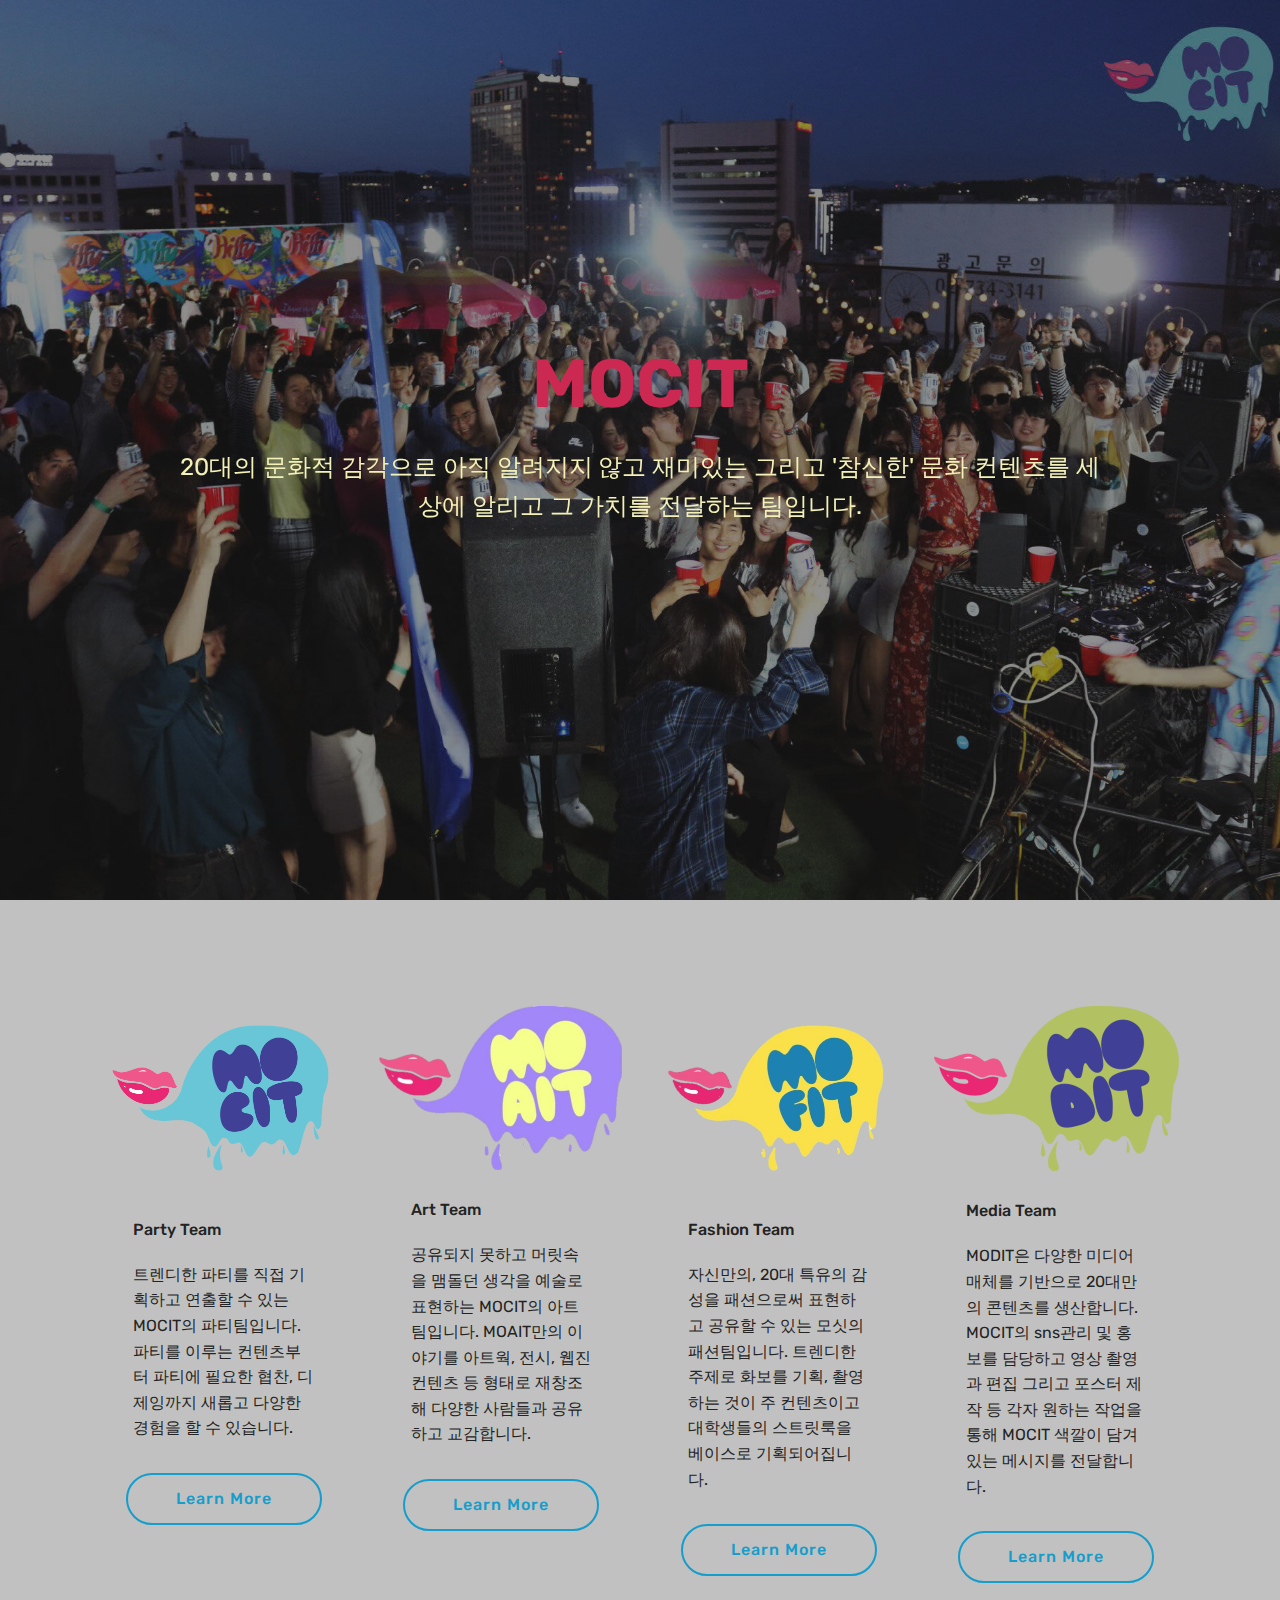
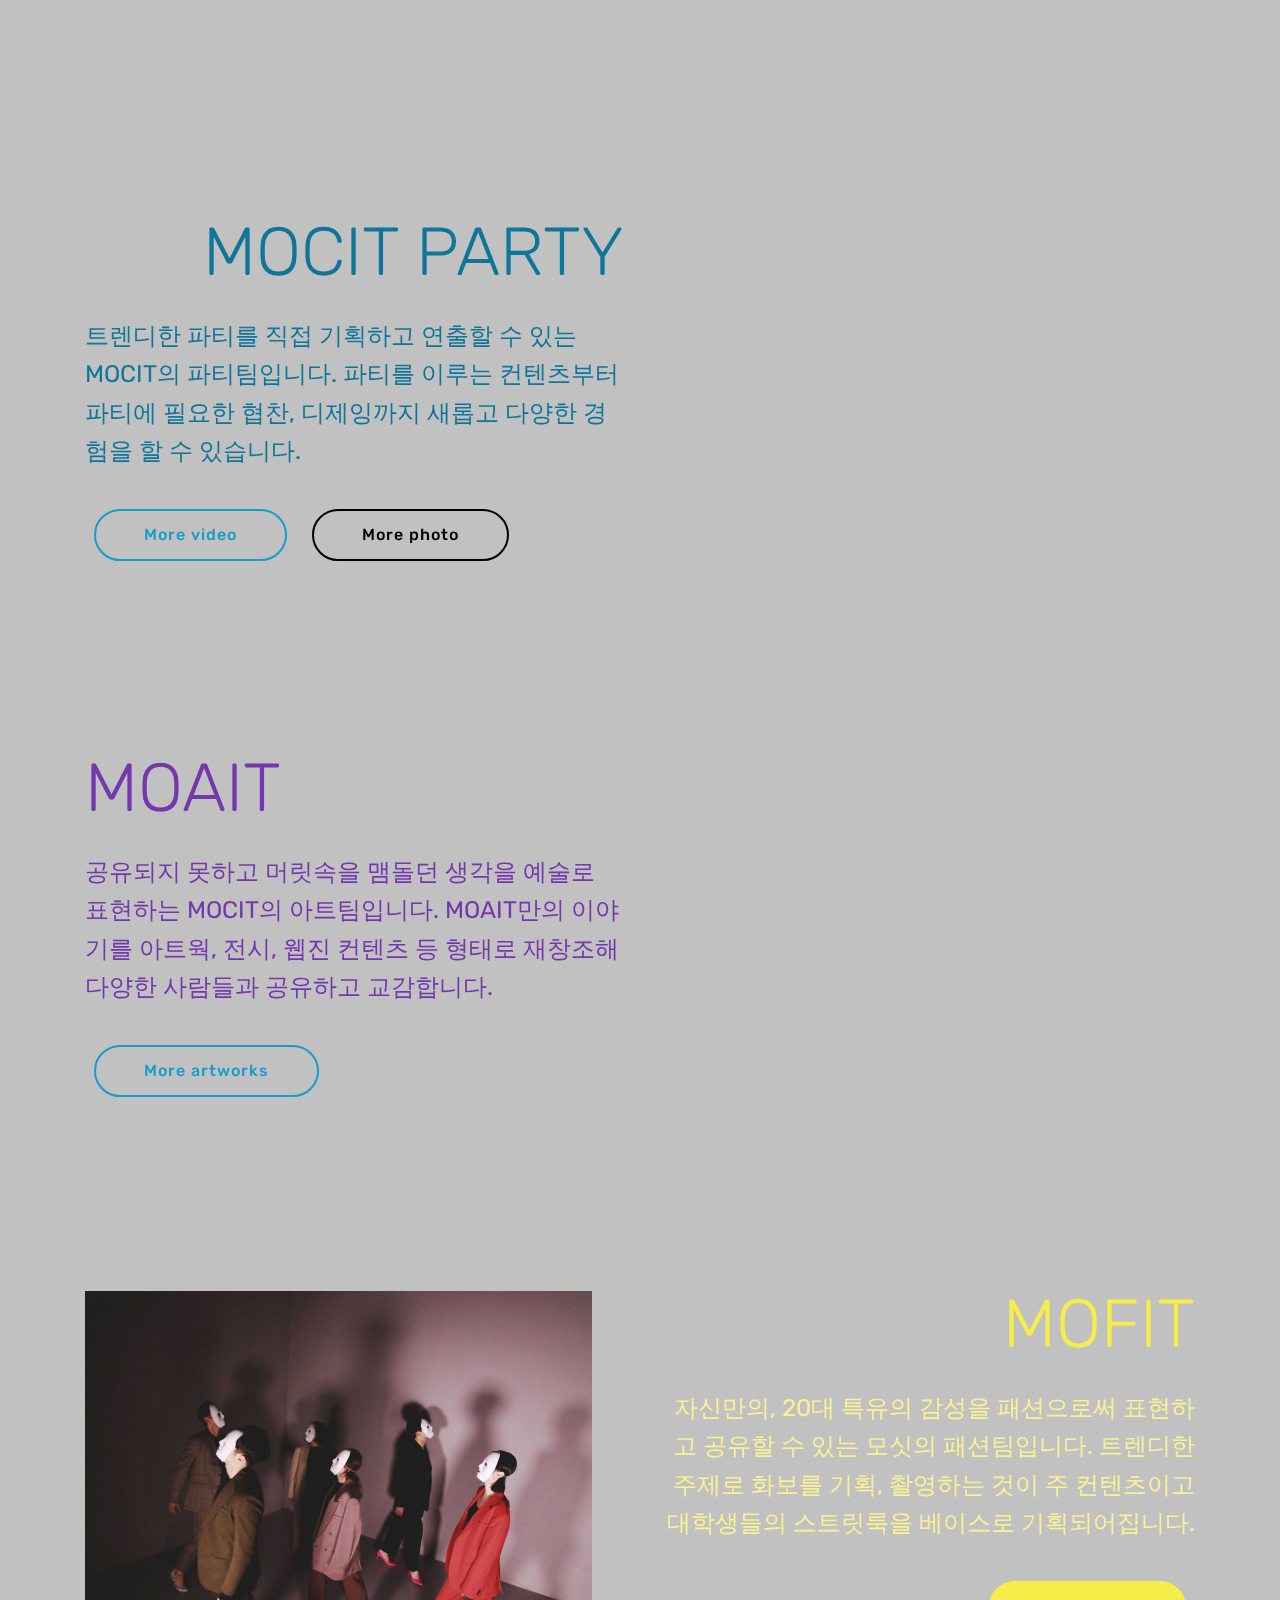
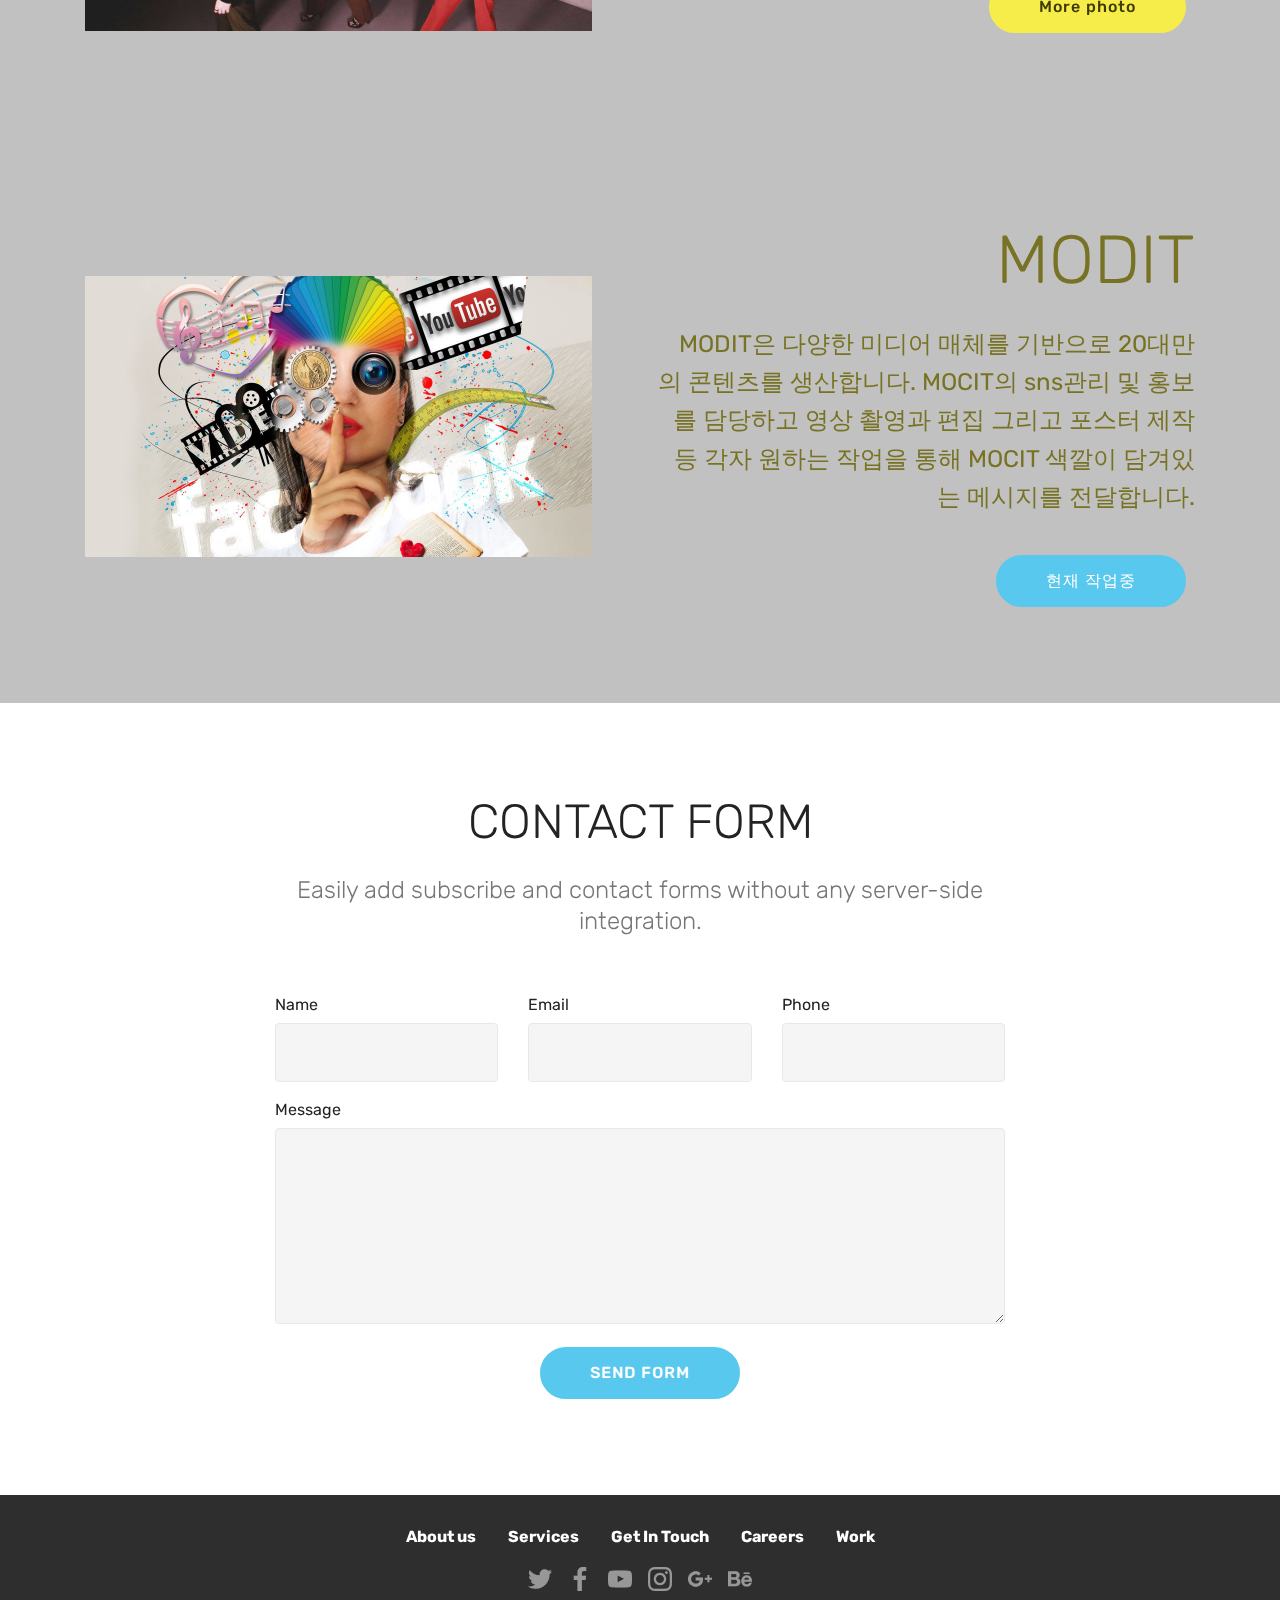
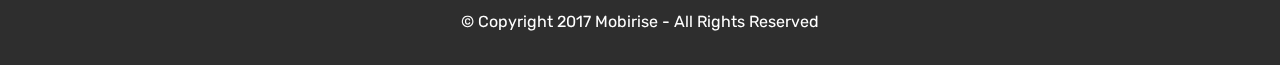
==== index.html @ 17309bcb "create github pages" ====
<!DOCTYPE html>
<html >
<head>
  <!-- Site made with Mobirise Website Builder v4.8.1, https://mobirise.com -->
  <meta charset="UTF-8">
  <meta http-equiv="X-UA-Compatible" content="IE=edge">
  <meta name="generator" content="Mobirise v4.8.1, mobirise.com">
  <meta name="viewport" content="width=device-width, initial-scale=1, minimum-scale=1">
  <link rel="shortcut icon" href="assets/images/logo2.png" type="image/x-icon">
  <meta name="description" content="Web Maker Description">
  <title>Mocit home</title>
  <link rel="stylesheet" href="assets/web/assets/mobirise-icons/mobirise-icons.css">
  <link rel="stylesheet" href="assets/tether/tether.min.css">
  <link rel="stylesheet" href="assets/bootstrap/css/bootstrap.min.css">
  <link rel="stylesheet" href="assets/bootstrap/css/bootstrap-grid.min.css">
  <link rel="stylesheet" href="assets/bootstrap/css/bootstrap-reboot.min.css">
  <link rel="stylesheet" href="assets/socicon/css/styles.css">
  <link rel="stylesheet" href="assets/theme/css/style.css">
  <link rel="stylesheet" href="assets/mobirise/css/mbr-additional.css" type="text/css">
  
  
  
</head>
<body>
  <section class="cid-qYlJcakVFF mbr-fullscreen mbr-parallax-background" id="header2-4">

    

    <div class="mbr-overlay" style="opacity: 0.5; background-color: rgb(35, 35, 35);"></div>

    <div class="container align-center">
        <div class="row justify-content-md-center">
            <div class="mbr-white col-md-10">
                <h1 class="mbr-section-title mbr-bold pb-3 mbr-fonts-style display-1">
                    MOCIT</h1>
                
                <p class="mbr-text pb-3 mbr-fonts-style display-5">20대의 문화적 감각으로 아직 알려지지<strong> </strong>않고 재미있는 그리고 '참신한' 문화 컨텐츠를 세상에 알리고 그 가치를 전달하는 팀입니다.</p>
                
            </div>
        </div>
    </div>
    
</section>

<section class="engine"><a href="https://mobiri.se/a">online web builder</a></section><section class="features3 cid-qYm6wnJcPw" id="features3-u">

    

    
    <div class="container">
        <div class="media-container-row">
            <div class="card p-3 col-12 col-md-6 col-lg-3">
                <div class="card-wrapper">
                    <div class="card-img">
                        <img src="assets/images/-490x367.png" alt="Mobirise" title="">
                    </div>
                    <div class="card-box">
                        <h4 class="card-title mbr-fonts-style display-7">
                            Party Team</h4>
                        <p class="mbr-text mbr-fonts-style display-7">트렌디한 파티를 직접 기획하고 연출할 수 있는 MOCIT의 파티팀입니다. 파티를 이루는 컨텐츠부터 파티에 필요한 협찬, 디제잉까지 새롭고 다양한 경험을 할 수 있습니다.&nbsp;<br></p>
                    </div>
                    <div class="mbr-section-btn text-center"><a href="page1.html#header7-x" class="btn btn-primary-outline display-4">
                            Learn More
                        </a></div>
                </div>
            </div>

            <div class="card p-3 col-12 col-md-6 col-lg-3">
                <div class="card-wrapper">
                    <div class="card-img">
                        <img src="assets/images/moait-logo-490x328.png" alt="Mobirise" title="">
                    </div>
                    <div class="card-box">
                        <h4 class="card-title mbr-fonts-style display-7">Art Team</h4>
                        <p class="mbr-text mbr-fonts-style display-7">
                            공유되지 못하고 머릿속을 맴돌던 생각을 예술로 표현하는 MOCIT의 아트팀입니다. MOAIT만의 이야기를 아트웍, 전시, 웹진 컨텐츠 등 형태로 재창조해 다양한 사람들과 공유하고 교감합니다.
                        </p>
                    </div>
                    <div class="mbr-section-btn text-center"><a href="page1.html#header7-y" class="btn btn-primary-outline display-4">
                            Learn More
                        </a></div>
                </div>
            </div>

            <div class="card p-3 col-12 col-md-6 col-lg-3">
                <div class="card-wrapper">
                    <div class="card-img">
                        <img src="assets/images/mofit-logo-490x367.png" alt="Mobirise" title="">
                    </div>
                    <div class="card-box">
                        <h4 class="card-title mbr-fonts-style display-7">
                            Fashion Team</h4>
                        <p class="mbr-text mbr-fonts-style display-7">자신만의, 20대 특유의 감성을 패션으로써 표현하고 공유할 수 있는 모싯의 패션팀입니다. 트렌디한 주제로 화보를 기획, 촬영하는 것이 주 컨텐츠이고 대학생들의 스트릿룩을 베이스로 기획되어집니다.&nbsp;<br></p>
                    </div>
                    <div class="mbr-section-btn text-center"><a href="page1.html#header3-10" class="btn btn-primary-outline display-4">
                            Learn More
                        </a></div>
                </div>
            </div>

            <div class="card p-3 col-12 col-md-6 col-lg-3">
                <div class="card-wrapper">
                    <div class="card-img">
                        <img src="assets/images/modit-logo-490x330.png" alt="Mobirise" title="">
                    </div>
                    <div class="card-box">
                        <h4 class="card-title mbr-fonts-style display-7">
                            Media Team&nbsp;</h4>
                        <p class="mbr-text mbr-fonts-style display-7">
                           MODIT은 다양한 미디어 매체를 기반으로 20대만의 콘텐츠를 생산합니다. MOCIT의 sns관리 및 홍보를 담당하고 영상 촬영과 편집 그리고 포스터 제작 등 각자 원하는 작업을 통해 MOCIT 색깔이 담겨있는 메시지를 전달합니다.
                        </p>
                    </div>
                    <div class="mbr-section-btn text-center"><a href="https://mobirise.com" class="btn btn-primary-outline display-4">
                            Learn More
                        </a></div>
                </div>
            </div>
        </div>
    </div>
</section>

<section class="header7 cid-qYmaMxOABm" id="header7-x">

    

    

    <div class="container">
        <div class="media-container-row">

            <div class="media-content align-right">
                <h1 class="mbr-section-title mbr-white pb-3 mbr-fonts-style display-1">MOCIT PARTY</h1>
                <div class="mbr-section-text mbr-white pb-3">
                    <p class="mbr-text mbr-fonts-style display-5">트렌디한 파티를 직접 기획하고 연출할 수 있는 MOCIT의 파티팀입니다. 파티를 이루는 컨텐츠부터 파티에 필요한 협찬, 디제잉까지 새롭고 다양한 경험을 할 수 있습니다.&nbsp;<br></p>
                </div>
                <div class="mbr-section-btn"><a class="btn btn-md btn-primary-outline display-4" href="page4.html">More video</a>
                        <a class="btn btn-md btn-black-outline display-4" href="page4.html">More photo</a></div>
            </div>

            <div class="mbr-figure" style="width: 100%;"><iframe class="mbr-embedded-video" src="https://www.youtube.com/embed/W-DTdanXyqM?rel=0&amp;amp;showinfo=0&amp;autoplay=0&amp;loop=0" width="1280" height="720" frameborder="0" allowfullscreen></iframe></div>

        </div>
    </div>
</section>

<section class="header7 cid-qYmegpeP7O" id="header7-y">

    

    

    <div class="container">
        <div class="media-container-row">

            <div class="media-content align-right">
                <h1 class="mbr-section-title mbr-white pb-3 mbr-fonts-style display-1">MOAIT</h1>
                <div class="mbr-section-text mbr-white pb-3">
                    <p class="mbr-text mbr-fonts-style display-5">
                        공유되지 못하고 머릿속을 맴돌던 생각을 예술로 표현하는 MOCIT의 아트팀입니다. MOAIT만의 이야기를 아트웍, 전시, 웹진 컨텐츠 등 형태로 재창조해 다양한 사람들과 공유하고 교감합니다.
                    </p>
                </div>
                <div class="mbr-section-btn"><a class="btn btn-md btn-primary-outline display-4" href="page2.html">More artworks</a></div>
            </div>

            <div class="mbr-figure" style="width: 100%;"><iframe class="mbr-embedded-video" src="https://www.youtube.com/embed/XbbrbjRmiJM?rel=0&amp;amp;showinfo=0&amp;autoplay=0&amp;loop=0" width="1280" height="720" frameborder="0" allowfullscreen></iframe></div>

        </div>
    </div>
</section>

<section class="header3 cid-qYmfaflowo" id="header3-10">

    

    

    <div class="container">
        <div class="media-container-row">
            <div class="mbr-figure" style="width: 100%;">
                <img src="assets/images/-1014x680.jpg" alt="Mobirise" title="">
            </div>

            <div class="media-content">
                <h1 class="mbr-section-title mbr-white pb-3 mbr-fonts-style display-1">MOFIT</h1>
                
                <div class="mbr-section-text mbr-white pb-3 ">
                    <p class="mbr-text mbr-fonts-style display-5">
                        자신만의, 20대 특유의 감성을 패션으로써 표현하고 공유할 수 있는 모싯의 패션팀입니다. 트렌디한 주제로 화보를 기획, 촬영하는 것이 주 컨텐츠이고 대학생들의 스트릿룩을 베이스로 기획되어집니다. 
                    </p>
                </div>
                <div class="mbr-section-btn"><a class="btn btn-md btn-success display-4" href="page3.html">More photo</a></div>
            </div>
        </div>
    </div>

</section>

<section class="header3 cid-qYmkZLm2ic" id="header3-13">

    

    

    <div class="container">
        <div class="media-container-row">
            <div class="mbr-figure" style="width: 100%;">
                <img src="assets/images/mbr-1014x562.jpg" alt="Mobirise" title="">
            </div>

            <div class="media-content">
                <h1 class="mbr-section-title mbr-white pb-3 mbr-fonts-style display-1">MODIT</h1>
                
                <div class="mbr-section-text mbr-white pb-3 ">
                    <p class="mbr-text mbr-fonts-style display-5">
                        MODIT은 다양한 미디어 매체를 기반으로 20대만의 콘텐츠를 생산합니다. MOCIT의 sns관리 및 홍보를 담당하고 영상 촬영과 편집 그리고 포스터 제작 등 각자 원하는 작업을 통해 MOCIT 색깔이 담겨있는 메시지를 전달합니다.
                    </p>
                </div>
                <div class="mbr-section-btn"><a class="btn btn-md btn-primary display-4" href="https://mobirise.com">현재 작업중</a></div>
            </div>
        </div>
    </div>

</section>

<section class="mbr-section form1 cid-qYlS8K3u9T" id="form1-b">

    

    
    <div class="container">
        <div class="row justify-content-center">
            <div class="title col-12 col-lg-8">
                <h2 class="mbr-section-title align-center pb-3 mbr-fonts-style display-2">
                    CONTACT FORM
                </h2>
                <h3 class="mbr-section-subtitle align-center mbr-light pb-3 mbr-fonts-style display-5">
                    Easily add subscribe and contact forms without any server-side integration.
                </h3>
            </div>
        </div>
    </div>
    <div class="container">
        <div class="row justify-content-center">
            <div class="media-container-column col-lg-8" data-form-type="formoid">
                    <div data-form-alert="" hidden="">
                        Thanks for filling out the form!
                    </div>
            
                    <form class="mbr-form" action="https://mobirise.com/" method="post" data-form-title="Mobirise Form"><input type="hidden" name="email" data-form-email="true" value="dzHDc+7Kla3HKKc+beRuuWjOAdO3ezwRDEDpWBz6ldjvaRdGCfvvIElcmR9pEfH3uWSRSF9ru25v9RJ4ct2H86gnVLGIw0b0zZ5Fl5MDq7NuSf4EaeEpAaobFfJpFU/G" data-form-field="Email">
                        <div class="row row-sm-offset">
                            <div class="col-md-4 multi-horizontal" data-for="name">
                                <div class="form-group">
                                    <label class="form-control-label mbr-fonts-style display-7" for="name-form1-b">Name</label>
                                    <input type="text" class="form-control" name="name" data-form-field="Name" required="" id="name-form1-b">
                                </div>
                            </div>
                            <div class="col-md-4 multi-horizontal" data-for="email">
                                <div class="form-group">
                                    <label class="form-control-label mbr-fonts-style display-7" for="email-form1-b">Email</label>
                                    <input type="email" class="form-control" name="email" data-form-field="Email" required="" id="email-form1-b">
                                </div>
                            </div>
                            <div class="col-md-4 multi-horizontal" data-for="phone">
                                <div class="form-group">
                                    <label class="form-control-label mbr-fonts-style display-7" for="phone-form1-b">Phone</label>
                                    <input type="tel" class="form-control" name="phone" data-form-field="Phone" id="phone-form1-b">
                                </div>
                            </div>
                        </div>
                        <div class="form-group" data-for="message">
                            <label class="form-control-label mbr-fonts-style display-7" for="message-form1-b">Message</label>
                            <textarea type="text" class="form-control" name="message" rows="7" data-form-field="Message" id="message-form1-b"></textarea>
                        </div>
            
                        <span class="input-group-btn">
                            <button href="" type="submit" class="btn btn-primary btn-form display-4">SEND FORM</button>
                        </span>
                    </form>
            </div>
        </div>
    </div>
</section>

<section once="" class="cid-qYPkC3wQnO" id="footer7-1g">

    

    

    <div class="container">
        <div class="media-container-row align-center mbr-white">
            <div class="row row-links">
                <ul class="foot-menu">
                    
                    
                    
                    
                    
                <li class="foot-menu-item mbr-fonts-style display-7">
                        <a class="text-white mbr-bold" href="#" target="_blank">About us</a>
                    </li><li class="foot-menu-item mbr-fonts-style display-7">
                        <a class="text-white mbr-bold" href="#" target="_blank">Services</a>
                    </li><li class="foot-menu-item mbr-fonts-style display-7">
                        <a class="text-white mbr-bold" href="#" target="_blank">Get In Touch</a>
                    </li><li class="foot-menu-item mbr-fonts-style display-7">
                        <a class="text-white mbr-bold" href="#" target="_blank">Careers</a>
                    </li><li class="foot-menu-item mbr-fonts-style display-7">
                        <a class="text-white mbr-bold" href="#" target="_blank">Work</a>
                    </li></ul>
            </div>
            <div class="row social-row">
                <div class="social-list align-right pb-2">
                    
                    
                    
                    
                    
                    
                <div class="soc-item">
                        <a href="https://twitter.com/mobirise" target="_blank">
                            <span class="socicon-twitter socicon mbr-iconfont mbr-iconfont-social"></span>
                        </a>
                    </div><div class="soc-item">
                        <a href="https://www.facebook.com/pages/Mobirise/1616226671953247" target="_blank">
                            <span class="socicon-facebook socicon mbr-iconfont mbr-iconfont-social"></span>
                        </a>
                    </div><div class="soc-item">
                        <a href="https://www.youtube.com/c/mobirise" target="_blank">
                            <span class="socicon-youtube socicon mbr-iconfont mbr-iconfont-social"></span>
                        </a>
                    </div><div class="soc-item">
                        <a href="https://instagram.com/mobirise" target="_blank">
                            <span class="socicon-instagram socicon mbr-iconfont mbr-iconfont-social"></span>
                        </a>
                    </div><div class="soc-item">
                        <a href="https://plus.google.com/u/0/+Mobirise" target="_blank">
                            <span class="socicon-googleplus socicon mbr-iconfont mbr-iconfont-social"></span>
                        </a>
                    </div><div class="soc-item">
                        <a href="https://www.behance.net/Mobirise" target="_blank">
                            <span class="socicon-behance socicon mbr-iconfont mbr-iconfont-social"></span>
                        </a>
                    </div></div>
            </div>
            <div class="row row-copirayt">
                <p class="mbr-text mb-0 mbr-fonts-style mbr-white align-center display-7">
                    © Copyright 2017 Mobirise - All Rights Reserved
                </p>
            </div>
        </div>
    </div>
</section>


  <script src="assets/web/assets/jquery/jquery.min.js"></script>
  <script src="assets/popper/popper.min.js"></script>
  <script src="assets/tether/tether.min.js"></script>
  <script src="assets/bootstrap/js/bootstrap.min.js"></script>
  <script src="assets/smoothscroll/smooth-scroll.js"></script>
  <script src="assets/parallax/jarallax.min.js"></script>
  <script src="assets/theme/js/script.js"></script>
  <script src="assets/formoid/formoid.min.js"></script>
  
  
</body>
</html>
---- assets/web/assets/mobirise-icons/mobirise-icons.css ----
@font-face {
  font-family: 'MobiriseIcons';
  src:  url('mobirise-icons.eot?spat4u');
  src:  url('mobirise-icons.eot?spat4u#iefix') format('embedded-opentype'),
    url('mobirise-icons.ttf?spat4u') format('truetype'),
    url('mobirise-icons.woff?spat4u') format('woff'),
    url('mobirise-icons.svg?spat4u#MobiriseIcons') format('svg');
  font-weight: normal;
  font-style: normal;
}

[class^="mbri-"], [class*=" mbri-"] {
  /* use !important to prevent issues with browser extensions that change fonts */
  font-family: MobiriseIcons !important;
  speak: none;
  font-style: normal;
  font-weight: normal;
  font-variant: normal;
  text-transform: none;
  line-height: 1;

  /* Better Font Rendering =========== */
  -webkit-font-smoothing: antialiased;
  -moz-osx-font-smoothing: grayscale;
}

.mbri-add-submenu:before {
  content: "\e900";
}
.mbri-alert:before {
  content: "\e901";
}
.mbri-align-center:before {
  content: "\e902";
}
.mbri-align-justify:before {
  content: "\e903";
}
.mbri-align-left:before {
  content: "\e904";
}
.mbri-align-right:before {
  content: "\e905";
}
.mbri-android:before {
  content: "\e906";
}
.mbri-apple:before {
  content: "\e907";
}
.mbri-arrow-down:before {
  content: "\e908";
}
.mbri-arrow-next:before {
  content: "\e909";
}
.mbri-arrow-prev:before {
  content: "\e90a";
}
.mbri-arrow-up:before {
  content: "\e90b";
}
.mbri-bold:before {
  content: "\e90c";
}
.mbri-bookmark:before {
  content: "\e90d";
}
.mbri-bootstrap:before {
  content: "\e90e";
}
.mbri-briefcase:before {
  content: "\e90f";
}
.mbri-browse:before {
  content: "\e910";
}
.mbri-bulleted-list:before {
  content: "\e911";
}
.mbri-calendar:before {
  content: "\e912";
}
.mbri-camera:before {
  content: "\e913";
}
.mbri-cart-add:before {
  content: "\e914";
}
.mbri-cart-full:before {
  content: "\e915";
}
.mbri-cash:before {
  content: "\e916";
}
.mbri-change-style:before {
  content: "\e917";
}
.mbri-chat:before {
  content: "\e918";
}
.mbri-clock:before {
  content: "\e919";
}
.mbri-close:before {
  content: "\e91a";
}
.mbri-cloud:before {
  content: "\e91b";
}
.mbri-code:before {
  content: "\e91c";
}
.mbri-contact-form:before {
  content: "\e91d";
}
.mbri-credit-card:before {
  content: "\e91e";
}
.mbri-cursor-click:before {
  content: "\e91f";
}
.mbri-cust-feedback:before {
  content: "\e920";
}
.mbri-database:before {
  content: "\e921";
}
.mbri-delivery:before {
  content: "\e922";
}
.mbri-desktop:before {
  content: "\e923";
}
.mbri-devices:before {
  content: "\e924";
}
.mbri-down:before {
  content: "\e925";
}
.mbri-download:before {
  content: "\e989";
}
.mbri-drag-n-drop:before {
  content: "\e927";
}
.mbri-drag-n-drop2:before {
  content: "\e928";
}
.mbri-edit:before {
  content: "\e929";
}
.mbri-edit2:before {
  content: "\e92a";
}
.mbri-error:before {
  content: "\e92b";
}
.mbri-extension:before {
  content: "\e92c";
}
.mbri-features:before {
  content: "\e92d";
}
.mbri-file:before {
  content: "\e92e";
}
.mbri-flag:before {
  content: "\e92f";
}
.mbri-folder:before {
  content: "\e930";
}
.mbri-gift:before {
  content: "\e931";
}
.mbri-github:before {
  content: "\e932";
}
.mbri-globe:before {
  content: "\e933";
}
.mbri-globe-2:before {
  content: "\e934";
}
.mbri-growing-chart:before {
  content: "\e935";
}
.mbri-hearth:before {
  content: "\e936";
}
.mbri-help:before {
  content: "\e937";
}
.mbri-home:before {
  content: "\e938";
}
.mbri-hot-cup:before {
  content: "\e939";
}
.mbri-idea:before {
  content: "\e93a";
}
.mbri-image-gallery:before {
  content: "\e93b";
}
.mbri-image-slider:before {
  content: "\e93c";
}
.mbri-info:before {
  content: "\e93d";
}
.mbri-italic:before {
  content: "\e93e";
}
.mbri-key:before {
  content: "\e93f";
}
.mbri-laptop:before {
  content: "\e940";
}
.mbri-layers:before {
  content: "\e941";
}
.mbri-left-right:before {
  content: "\e942";
}
.mbri-left:before {
  content: "\e943";
}
.mbri-letter:before {
  content: "\e944";
}
.mbri-like:before {
  content: "\e945";
}
.mbri-link:before {
  content: "\e946";
}
.mbri-lock:before {
  content: "\e947";
}
.mbri-login:before {
  content: "\e948";
}
.mbri-logout:before {
  content: "\e949";
}
.mbri-magic-stick:before {
  content: "\e94a";
}
.mbri-map-pin:before {
  content: "\e94b";
}
.mbri-menu:before {
  content: "\e94c";
}
.mbri-mobile:before {
  content: "\e94d";
}
.mbri-mobile2:before {
  content: "\e94e";
}
.mbri-mobirise:before {
  content: "\e94f";
}
.mbri-more-horizontal:before {
  content: "\e950";
}
.mbri-more-vertical:before {
  content: "\e951";
}
.mbri-music:before {
  content: "\e952";
}
.mbri-new-file:before {
  content: "\e953";
}
.mbri-numbered-list:before {
  content: "\e954";
}
.mbri-opened-folder:before {
  content: "\e955";
}
.mbri-pages:before {
  content: "\e956";
}
.mbri-paper-plane:before {
  content: "\e957";
}
.mbri-paperclip:before {
  content: "\e958";
}
.mbri-photo:before {
  content: "\e959";
}
.mbri-photos:before {
  content: "\e95a";
}
.mbri-pin:before {
  content: "\e95b";
}
.mbri-play:before {
  content: "\e95c";
}
.mbri-plus:before {
  content: "\e95d";
}
.mbri-preview:before {
  content: "\e95e";
}
.mbri-print:before {
  content: "\e95f";
}
.mbri-protect:before {
  content: "\e960";
}
.mbri-question:before {
  content: "\e961";
}
.mbri-quote-left:before {
  content: "\e962";
}
.mbri-quote-right:before {
  content: "\e963";
}
.mbri-refresh:before {
  content: "\e964";
}
.mbri-responsive:before {
  content: "\e965";
}
.mbri-right:before {
  content: "\e966";
}
.mbri-rocket:before {
  content: "\e967";
}
.mbri-sad-face:before {
  content: "\e968";
}
.mbri-sale:before {
  content: "\e969";
}
.mbri-save:before {
  content: "\e96a";
}
.mbri-search:before {
  content: "\e96b";
}
.mbri-setting:before {
  content: "\e96c";
}
.mbri-setting2:before {
  content: "\e96d";
}
.mbri-setting3:before {
  content: "\e96e";
}
.mbri-share:before {
  content: "\e96f";
}
.mbri-shopping-bag:before {
  content: "\e970";
}
.mbri-shopping-basket:before {
  content: "\e971";
}
.mbri-shopping-cart:before {
  content: "\e972";
}
.mbri-sites:before {
  content: "\e973";
}
.mbri-smile-face:before {
  content: "\e974";
}
.mbri-speed:before {
  content: "\e975";
}
.mbri-star:before {
  content: "\e976";
}
.mbri-success:before {
  content: "\e977";
}
.mbri-sun:before {
  content: "\e978";
}
.mbri-sun2:before {
  content: "\e979";
}
.mbri-tablet:before {
  content: "\e97a";
}
.mbri-tablet-vertical:before {
  content: "\e97b";
}
.mbri-target:before {
  content: "\e97c";
}
.mbri-timer:before {
  content: "\e97d";
}
.mbri-to-ftp:before {
  content: "\e97e";
}
.mbri-to-local-drive:before {
  content: "\e97f";
}
.mbri-touch-swipe:before {
  content: "\e980";
}
.mbri-touch:before {
  content: "\e981";
}
.mbri-trash:before {
  content: "\e982";
}
.mbri-underline:before {
  content: "\e983";
}
.mbri-unlink:before {
  content: "\e984";
}
.mbri-unlock:before {
  content: "\e985";
}
.mbri-up-down:before {
  content: "\e986";
}
.mbri-up:before {
  content: "\e987";
}
.mbri-update:before {
  content: "\e988";
}
.mbri-upload:before {
 content: "\e926"; 
}
.mbri-user:before {
  content: "\e98a";
}
.mbri-user2:before {
  content: "\e98b";
}
.mbri-users:before {
  content: "\e98c";
}
.mbri-video:before {
  content: "\e98d";
}
.mbri-video-play:before {
  content: "\e98e";
}
.mbri-watch:before {
  content: "\e98f";
}
.mbri-website-theme:before {
  content: "\e990";
}
.mbri-wifi:before {
  content: "\e991";
}
.mbri-windows:before {
  content: "\e992";
}
.mbri-zoom-out:before {
  content: "\e993";
}
.mbri-redo:before {
  content: "\e994";
}
.mbri-undo:before {
  content: "\e995";
}
---- assets/socicon/css/styles.css ----
@charset "UTF-8";

@font-face {
  font-family: "socicon";
  src:url("../fonts/socicon.eot");
  src:url("../fonts/socicon.eot?#iefix") format("embedded-opentype"),
    url("../fonts/socicon.woff") format("woff"),
    url("../fonts/socicon.ttf") format("truetype"),
    url("../fonts/socicon.svg#socicon") format("svg");
  font-weight: normal;
  font-style: normal;

}

[data-icon]:before {
  font-family: "socicon" !important;
  content: attr(data-icon);
  font-style: normal !important;
  font-weight: normal !important;
  font-variant: normal !important;
  text-transform: none !important;
  speak: none;
  line-height: 1;
  -webkit-font-smoothing: antialiased;
  -moz-osx-font-smoothing: grayscale;
}

[class^="socicon-"]:before,
[class*=" socicon-"]:before {
  font-family: "socicon" !important;
  font-style: normal !important;
  font-weight: normal !important;
  font-variant: normal !important;
  text-transform: none !important;
  speak: none;
  line-height: 1;
  -webkit-font-smoothing: antialiased;
  -moz-osx-font-smoothing: grayscale;
}

.socicon-modelmayhem:before {
  content: "\e000";
}
.socicon-mixcloud:before {
  content: "\e001";
}
.socicon-drupal:before {
  content: "\e002";
}
.socicon-swarm:before {
  content: "\e003";
}
.socicon-istock:before {
  content: "\e004";
}
.socicon-yammer:before {
  content: "\e005";
}
.socicon-ello:before {
  content: "\e006";
}
.socicon-stackoverflow:before {
  content: "\e007";
}
.socicon-persona:before {
  content: "\e008";
}
.socicon-triplej:before {
  content: "\e009";
}
.socicon-houzz:before {
  content: "\e00a";
}
.socicon-rss:before {
  content: "\e00b";
}
.socicon-paypal:before {
  content: "\e00c";
}
.socicon-odnoklassniki:before {
  content: "\e00d";
}
.socicon-airbnb:before {
  content: "\e00e";
}
.socicon-periscope:before {
  content: "\e00f";
}
.socicon-outlook:before {
  content: "\e010";
}
.socicon-coderwall:before {
  content: "\e011";
}
.socicon-tripadvisor:before {
  content: "\e012";
}
.socicon-appnet:before {
  content: "\e013";
}
.socicon-goodreads:before {
  content: "\e014";
}
.socicon-tripit:before {
  content: "\e015";
}
.socicon-lanyrd:before {
  content: "\e016";
}
.socicon-slideshare:before {
  content: "\e017";
}
.socicon-buffer:before {
  content: "\e018";
}
.socicon-disqus:before {
  content: "\e019";
}
.socicon-vkontakte:before {
  content: "\e01a";
}
.socicon-whatsapp:before {
  content: "\e01b";
}
.socicon-patreon:before {
  content: "\e01c";
}
.socicon-storehouse:before {
  content: "\e01d";
}
.socicon-pocket:before {
  content: "\e01e";
}
.socicon-mail:before {
  content: "\e01f";
}
.socicon-blogger:before {
  content: "\e020";
}
.socicon-technorati:before {
  content: "\e021";
}
.socicon-reddit:before {
  content: "\e022";
}
.socicon-dribbble:before {
  content: "\e023";
}
.socicon-stumbleupon:before {
  content: "\e024";
}
.socicon-digg:before {
  content: "\e025";
}
.socicon-envato:before {
  content: "\e026";
}
.socicon-behance:before {
  content: "\e027";
}
.socicon-delicious:before {
  content: "\e028";
}
.socicon-deviantart:before {
  content: "\e029";
}
.socicon-forrst:before {
  content: "\e02a";
}
.socicon-play:before {
  content: "\e02b";
}
.socicon-zerply:before {
  content: "\e02c";
}
.socicon-wikipedia:before {
  content: "\e02d";
}
.socicon-apple:before {
  content: "\e02e";
}
.socicon-flattr:before {
  content: "\e02f";
}
.socicon-github:before {
  content: "\e030";
}
.socicon-renren:before {
  content: "\e031";
}
.socicon-friendfeed:before {
  content: "\e032";
}
.socicon-newsvine:before {
  content: "\e033";
}
.socicon-identica:before {
  content: "\e034";
}
.socicon-bebo:before {
  content: "\e035";
}
.socicon-zynga:before {
  content: "\e036";
}
.socicon-steam:before {
  content: "\e037";
}
.socicon-xbox:before {
  content: "\e038";
}
.socicon-windows:before {
  content: "\e039";
}
.socicon-qq:before {
  content: "\e03a";
}
.socicon-douban:before {
  content: "\e03b";
}
.socicon-meetup:before {
  content: "\e03c";
}
.socicon-playstation:before {
  content: "\e03d";
}
.socicon-android:before {
  content: "\e03e";
}
.socicon-snapchat:before {
  content: "\e03f";
}
.socicon-twitter:before {
  content: "\e040";
}
.socicon-facebook:before {
  content: "\e041";
}
.socicon-googleplus:before {
  content: "\e042";
}
.socicon-pinterest:before {
  content: "\e043";
}
.socicon-foursquare:before {
  content: "\e044";
}
.socicon-yahoo:before {
  content: "\e045";
}
.socicon-skype:before {
  content: "\e046";
}
.socicon-yelp:before {
  content: "\e047";
}
.socicon-feedburner:before {
  content: "\e048";
}
.socicon-linkedin:before {
  content: "\e049";
}
.socicon-viadeo:before {
  content: "\e04a";
}
.socicon-xing:before {
  content: "\e04b";
}
.socicon-myspace:before {
  content: "\e04c";
}
.socicon-soundcloud:before {
  content: "\e04d";
}
.socicon-spotify:before {
  content: "\e04e";
}
.socicon-grooveshark:before {
  content: "\e04f";
}
.socicon-lastfm:before {
  content: "\e050";
}
.socicon-youtube:before {
  content: "\e051";
}
.socicon-vimeo:before {
  content: "\e052";
}
.socicon-dailymotion:before {
  content: "\e053";
}
.socicon-vine:before {
  content: "\e054";
}
.socicon-flickr:before {
  content: "\e055";
}
.socicon-500px:before {
  content: "\e056";
}
.socicon-wordpress:before {
  content: "\e058";
}
.socicon-tumblr:before {
  content: "\e059";
}
.socicon-twitch:before {
  content: "\e05a";
}
.socicon-8tracks:before {
  content: "\e05b";
}
.socicon-amazon:before {
  content: "\e05c";
}
.socicon-icq:before {
  content: "\e05d";
}
.socicon-smugmug:before {
  content: "\e05e";
}
.socicon-ravelry:before {
  content: "\e05f";
}
.socicon-weibo:before {
  content: "\e060";
}
.socicon-baidu:before {
  content: "\e061";
}
.socicon-angellist:before {
  content: "\e062";
}
.socicon-ebay:before {
  content: "\e063";
}
.socicon-imdb:before {
  content: "\e064";
}
.socicon-stayfriends:before {
  content: "\e065";
}
.socicon-residentadvisor:before {
  content: "\e066";
}
.socicon-google:before {
  content: "\e067";
}
.socicon-yandex:before {
  content: "\e068";
}
.socicon-sharethis:before {
  content: "\e069";
}
.socicon-bandcamp:before {
  content: "\e06a";
}
.socicon-itunes:before {
  content: "\e06b";
}
.socicon-deezer:before {
  content: "\e06c";
}
.socicon-telegram:before {
  content: "\e06e";
}
.socicon-openid:before {
  content: "\e06f";
}
.socicon-amplement:before {
  content: "\e070";
}
.socicon-viber:before {
  content: "\e071";
}
.socicon-zomato:before {
  content: "\e072";
}
.socicon-draugiem:before {
  content: "\e074";
}
.socicon-endomodo:before {
  content: "\e075";
}
.socicon-filmweb:before {
  content: "\e076";
}
.socicon-stackexchange:before {
  content: "\e077";
}
.socicon-wykop:before {
  content: "\e078";
}
.socicon-teamspeak:before {
  content: "\e079";
}
.socicon-teamviewer:before {
  content: "\e07a";
}
.socicon-ventrilo:before {
  content: "\e07b";
}
.socicon-younow:before {
  content: "\e07c";
}
.socicon-raidcall:before {
  content: "\e07d";
}
.socicon-mumble:before {
  content: "\e07e";
}
.socicon-medium:before {
  content: "\e06d";
}
.socicon-bebee:before {
  content: "\e07f";
}
.socicon-hitbox:before {
  content: "\e080";
}
.socicon-reverbnation:before {
  content: "\e081";
}
.socicon-formulr:before {
  content: "\e082";
}
.socicon-instagram:before {
  content: "\e057";
}
.socicon-battlenet:before {
  content: "\e083";
}
.socicon-chrome:before {
  content: "\e084";
}
.socicon-discord:before {
  content: "\e086";
}
.socicon-issuu:before {
  content: "\e087";
}
.socicon-macos:before {
  content: "\e088";
}
.socicon-firefox:before {
  content: "\e089";
}
.socicon-opera:before {
  content: "\e08d";
}
.socicon-keybase:before {
  content: "\e090";
}
.socicon-alliance:before {
  content: "\e091";
}
.socicon-livejournal:before {
  content: "\e092";
}
.socicon-googlephotos:before {
  content: "\e093";
}
.socicon-horde:before {
  content: "\e094";
}
.socicon-etsy:before {
  content: "\e095";
}
.socicon-zapier:before {
  content: "\e096";
}
.socicon-google-scholar:before {
  content: "\e097";
}
.socicon-researchgate:before {
  content: "\e098";
}
.socicon-wechat:before {
  content: "\e099";
}
.socicon-strava:before {
  content: "\e09a";
}
.socicon-line:before {
  content: "\e09b";
}
.socicon-lyft:before {
  content: "\e09c";
}
.socicon-uber:before {
  content: "\e09d";
}
.socicon-songkick:before {
  content: "\e09e";
}
.socicon-viewbug:before {
  content: "\e09f";
}
.socicon-googlegroups:before {
  content: "\e0a0";
}
.socicon-quora:before {
  content: "\e073";
}
.socicon-diablo:before {
  content: "\e085";
}
.socicon-blizzard:before {
  content: "\e0a1";
}
.socicon-hearthstone:before {
  content: "\e08b";
}
.socicon-heroes:before {
  content: "\e08a";
}
.socicon-overwatch:before {
  content: "\e08c";
}
.socicon-warcraft:before {
  content: "\e08e";
}
.socicon-starcraft:before {
  content: "\e08f";
}
.socicon-beam:before {
  content: "\e0a2";
}
.socicon-curse:before {
  content: "\e0a3";
}
.socicon-player:before {
  content: "\e0a4";
}
.socicon-streamjar:before {
  content: "\e0a5";
}
.socicon-nintendo:before {
  content: "\e0a6";
}
.socicon-hellocoton:before {
  content: "\e0a7";
}
---- assets/theme/css/style.css ----
/*!
 * Mobirise v4 theme (https://mobirise.com/)
 * Copyright 2017 Mobirise
 */
section {
  background-color: #eeeeee; }

section,
.container,
.container-fluid {
  position: relative;
  word-wrap: break-word; }

a.mbr-iconfont:hover {
  text-decoration: none; }

.article .lead p, .article .lead ul, .article .lead ol, .article .lead pre, .article .lead blockquote {
  margin-bottom: 0; }

a {
  font-style: normal;
  font-weight: 400;
  cursor: pointer; }
  a, a:hover {
    text-decoration: none; }

figure {
  margin-bottom: 0; }

body {
  color: #232323; }

h1, h2, h3, h4, h5, h6,
.h1, .h2, .h3, .h4, .h5, .h6,
.display-1, .display-2, .display-3, .display-4 {
  line-height: 1;
  word-break: break-word;
  word-wrap: break-word; }

b, strong {
  font-weight: bold; }

blockquote {
  padding: 10px 0 10px 20px;
  position: relative;
  border-left: 2px solid;
  border-color: #ff3366; }

input:-webkit-autofill, input:-webkit-autofill:hover, input:-webkit-autofill:focus, input:-webkit-autofill:active {
  transition-delay: 9999s;
  transition-property: background-color, color; }

textarea[type="hidden"] {
  display: none; }

body {
  position: relative; }

section {
  background-position: 50% 50%;
  background-repeat: no-repeat;
  background-size: cover; }
  section .mbr-background-video,
  section .mbr-background-video-preview {
    position: absolute;
    bottom: 0;
    left: 0;
    right: 0;
    top: 0; }

.hidden {
  visibility: hidden; }

.mbr-z-index20 {
  z-index: 20; }

/*! Base colors */
.mbr-white {
  color: #ffffff; }

.mbr-black {
  color: #000000; }

.mbr-bg-white {
  background-color: #ffffff; }

.mbr-bg-black {
  background-color: #000000; }

/*! Text-aligns */
.align-left {
  text-align: left; }

.align-center {
  text-align: center; }

.align-right {
  text-align: right; }

@media (max-width: 767px) {
  .align-left, .align-center, .align-right, .mbr-section-btn, .mbr-section-title {
    text-align: center; } }
/*! Font-weight  */
.mbr-light {
  font-weight: 300; }

.mbr-regular {
  font-weight: 400; }

.mbr-semibold {
  font-weight: 500; }

.mbr-bold {
  font-weight: 700; }

/*! Media  */
.media-size-item {
  -webkit-flex: 1 1 auto;
  -moz-flex: 1 1 auto;
  -ms-flex: 1 1 auto;
  -o-flex: 1 1 auto;
  flex: 1 1 auto; }

.media-content {
  -webkit-flex-basis: 100%;
  flex-basis: 100%; }

.media-container-row {
  display: -ms-flexbox;
  display: -webkit-flex;
  display: flex;
  -webkit-flex-direction: row;
  -ms-flex-direction: row;
  flex-direction: row;
  -webkit-flex-wrap: wrap;
  -ms-flex-wrap: wrap;
  flex-wrap: wrap;
  -webkit-justify-content: center;
  -ms-flex-pack: center;
  justify-content: center;
  -webkit-align-content: center;
  -ms-flex-line-pack: center;
  align-content: center;
  -webkit-align-items: start;
  -ms-flex-align: start;
  align-items: start; }
  .media-container-row .media-size-item {
    width: 400px; }

.media-container-column {
  display: -ms-flexbox;
  display: -webkit-flex;
  display: flex;
  -webkit-flex-direction: column;
  -ms-flex-direction: column;
  flex-direction: column;
  -webkit-flex-wrap: wrap;
  -ms-flex-wrap: wrap;
  flex-wrap: wrap;
  -webkit-justify-content: center;
  -ms-flex-pack: center;
  justify-content: center;
  -webkit-align-content: center;
  -ms-flex-line-pack: center;
  align-content: center;
  -webkit-align-items: stretch;
  -ms-flex-align: stretch;
  align-items: stretch; }
  .media-container-column > * {
    width: 100%; }

@media (min-width: 992px) {
  .media-container-row {
    -webkit-flex-wrap: nowrap;
    -ms-flex-wrap: nowrap;
    flex-wrap: nowrap; } }
figure {
  overflow: hidden; }

figure[mbr-media-size] {
  transition: width 0.1s; }

.mbr-figure img, .mbr-figure iframe {
  display: block;
  width: 100%; }

.card {
  background-color: transparent;
  border: none; }

.card-img {
  text-align: center;
  flex-shrink: 0; }

.media {
  max-width: 100%;
  margin: 0 auto; }

.mbr-figure {
  -ms-flex-item-align: center;
  -ms-grid-row-align: center;
  -webkit-align-self: center;
  align-self: center; }

.media-container > div {
  max-width: 100%; }

.mbr-figure img, .card-img img {
  width: 100%; }

@media (max-width: 991px) {
  .media-size-item {
    width: auto !important; }

  .media {
    width: auto; }

  .mbr-figure {
    width: 100% !important; } }
/*! Buttons */
.mbr-section-btn {
  margin-left: -.25rem;
  margin-right: -.25rem;
  font-size: 0; }

nav .mbr-section-btn {
  margin-left: 0rem;
  margin-right: 0rem; }

/*! Btn icon margin */
.btn .mbr-iconfont, .btn.btn-sm .mbr-iconfont {
  cursor: pointer;
  margin-right: 0.5rem; }

.btn.btn-md .mbr-iconfont, .btn.btn-md .mbr-iconfont {
  margin-right: 0.8rem; }

.mbr-regular {
  font-weight: 400; }

.mbr-semibold {
  font-weight: 500; }

.mbr-bold {
  font-weight: 700; }

[type="submit"] {
  -webkit-appearance: none; }

/*! Full-screen */
.mbr-fullscreen .mbr-overlay {
  min-height: 100vh; }

.mbr-fullscreen {
  display: flex;
  display: -webkit-flex;
  display: -moz-flex;
  display: -ms-flex;
  display: -o-flex;
  align-items: center;
  -webkit-align-items: center;
  min-height: 100vh;
  padding-top: 3rem;
  padding-bottom: 3rem; }

/*! Map */
.map {
  height: 25rem;
  position: relative; }
  .map iframe {
    width: 100%;
    height: 100%; }

/* Form */
.form-asterisk {
  font-family: initial;
  position: absolute;
  top: -2px;
  font-weight: normal; }

/*! Scroll to top arrow */
.mbr-arrow-up {
  bottom: 25px;
  right: 90px;
  position: fixed;
  text-align: right;
  z-index: 5000;
  color: #ffffff;
  font-size: 32px;
  transform: rotate(180deg);
  -webkit-transform: rotate(180deg); }

.mbr-arrow-up a {
  background: rgba(0, 0, 0, 0.2);
  border-radius: 3px;
  color: #fff;
  display: inline-block;
  height: 60px;
  width: 60px;
  outline-style: none !important;
  position: relative;
  text-decoration: none;
  transition: all .3s ease-in-out;
  cursor: pointer;
  text-align: center; }
  .mbr-arrow-up a:hover {
    background-color: rgba(0, 0, 0, 0.4); }
  .mbr-arrow-up a i {
    line-height: 60px; }

.mbr-arrow-up-icon {
  display: block;
  color: #fff; }

.mbr-arrow-up-icon::before {
  content: "\203a";
  display: inline-block;
  font-family: serif;
  font-size: 32px;
  line-height: 1;
  font-style: normal;
  position: relative;
  top: 6px;
  left: -4px;
  -webkit-transform: rotate(-90deg);
  transform: rotate(-90deg); }

/*! Arrow Down */
.mbr-arrow {
  position: absolute;
  bottom: 45px;
  left: 50%;
  width: 60px;
  height: 60px;
  cursor: pointer;
  background-color: rgba(80, 80, 80, 0.5);
  border-radius: 50%;
  -webkit-transform: translateX(-50%);
  transform: translateX(-50%); }
  .mbr-arrow > a {
    display: inline-block;
    text-decoration: none;
    outline-style: none;
    -webkit-animation: arrowdown 1.7s ease-in-out infinite;
    animation: arrowdown 1.7s ease-in-out infinite; }
    .mbr-arrow > a > i {
      position: absolute;
      top: -2px;
      left: 15px;
      font-size: 2rem; }

@keyframes arrowdown {
  0% {
    transform: translateY(0px);
    -webkit-transform: translateY(0px); }
  50% {
    transform: translateY(-5px);
    -webkit-transform: translateY(-5px); }
  100% {
    transform: translateY(0px);
    -webkit-transform: translateY(0px); } }
@-webkit-keyframes arrowdown {
  0% {
    transform: translateY(0px);
    -webkit-transform: translateY(0px); }
  50% {
    transform: translateY(-5px);
    -webkit-transform: translateY(-5px); }
  100% {
    transform: translateY(0px);
    -webkit-transform: translateY(0px); } }
@media (max-width: 500px) {
  .mbr-arrow-up {
    left: 50%;
    right: auto;
    transform: translateX(-50%) rotate(180deg);
    -webkit-transform: translateX(-50%) rotate(180deg); } }
/*Gradients animation*/
@keyframes gradient-animation {
  from {
    background-position: 0% 100%;
    animation-timing-function: ease-in-out; }
  to {
    background-position: 100% 0%;
    animation-timing-function: ease-in-out; } }
@-webkit-keyframes gradient-animation {
  from {
    background-position: 0% 100%;
    animation-timing-function: ease-in-out; }
  to {
    background-position: 100% 0%;
    animation-timing-function: ease-in-out; } }
.bg-gradient {
  background-size: 200% 200%;
  animation: gradient-animation 5s infinite alternate;
  -webkit-animation: gradient-animation 5s infinite alternate; }

.menu .navbar-brand {
  display: -webkit-flex; }
  .menu .navbar-brand span {
    display: flex;
    display: -webkit-flex; }
  .menu .navbar-brand .navbar-caption-wrap {
    display: -webkit-flex; }
  .menu .navbar-brand .navbar-logo img {
    display: -webkit-flex; }
@media (min-width: 768px) and (max-width: 991px) {
  .menu .navbar-toggleable-sm .navbar-nav {
    display: -webkit-box;
    display: -webkit-flex;
    display: -ms-flexbox; } }
@media (min-width: 992px) {
  .menu .navbar-nav.nav-dropdown {
    display: -webkit-flex; }
  .menu .navbar-toggleable-sm .navbar-collapse {
    display: -webkit-flex !important; } }

/*# sourceMappingURL=style.css.map */
.engine {
	position: absolute;
	text-indent: -2400px;
	text-align: center;
	padding: 0;
	top: 0;
	left: -2400px;
}
---- assets/mobirise/css/mbr-additional.css ----
@import url(https://fonts.googleapis.com/css?family=Rubik:300,300i,400,400i,500,500i,700,700i,900,900i);





body {
  font-style: normal;
  line-height: 1.5;
}
.mbr-section-title {
  font-style: normal;
  line-height: 1.2;
}
.mbr-section-subtitle {
  line-height: 1.3;
}
.mbr-text {
  font-style: normal;
  line-height: 1.6;
}
.display-1 {
  font-family: 'Rubik', sans-serif;
  font-size: 4.25rem;
}
.display-1 > .mbr-iconfont {
  font-size: 6.8rem;
}
.display-2 {
  font-family: 'Rubik', sans-serif;
  font-size: 3rem;
}
.display-2 > .mbr-iconfont {
  font-size: 4.8rem;
}
.display-4 {
  font-family: 'Rubik', sans-serif;
  font-size: 1rem;
}
.display-4 > .mbr-iconfont {
  font-size: 1.6rem;
}
.display-5 {
  font-family: 'Rubik', sans-serif;
  font-size: 1.5rem;
}
.display-5 > .mbr-iconfont {
  font-size: 2.4rem;
}
.display-7 {
  font-family: 'Rubik', sans-serif;
  font-size: 1rem;
}
.display-7 > .mbr-iconfont {
  font-size: 1.6rem;
}
/* ---- Fluid typography for mobile devices ---- */
/* 1.4 - font scale ratio ( bootstrap == 1.42857 ) */
/* 100vw - current viewport width */
/* (48 - 20)  48 == 48rem == 768px, 20 == 20rem == 320px(minimal supported viewport) */
/* 0.65 - min scale variable, may vary */
@media (max-width: 768px) {
  .display-1 {
    font-size: 3.4rem;
    font-size: calc( 2.1374999999999997rem + (4.25 - 2.1374999999999997) * ((100vw - 20rem) / (48 - 20)));
    line-height: calc( 1.4 * (2.1374999999999997rem + (4.25 - 2.1374999999999997) * ((100vw - 20rem) / (48 - 20))));
  }
  .display-2 {
    font-size: 2.4rem;
    font-size: calc( 1.7rem + (3 - 1.7) * ((100vw - 20rem) / (48 - 20)));
    line-height: calc( 1.4 * (1.7rem + (3 - 1.7) * ((100vw - 20rem) / (48 - 20))));
  }
  .display-4 {
    font-size: 0.8rem;
    font-size: calc( 1rem + (1 - 1) * ((100vw - 20rem) / (48 - 20)));
    line-height: calc( 1.4 * (1rem + (1 - 1) * ((100vw - 20rem) / (48 - 20))));
  }
  .display-5 {
    font-size: 1.2rem;
    font-size: calc( 1.175rem + (1.5 - 1.175) * ((100vw - 20rem) / (48 - 20)));
    line-height: calc( 1.4 * (1.175rem + (1.5 - 1.175) * ((100vw - 20rem) / (48 - 20))));
  }
}
/* Buttons */
.btn {
  font-weight: 500;
  border-width: 2px;
  font-style: normal;
  letter-spacing: 1px;
  margin: .4rem .8rem;
  white-space: normal;
  -webkit-transition: all 0.3s ease-in-out;
  -moz-transition: all 0.3s ease-in-out;
  transition: all 0.3s ease-in-out;
  padding: 1rem 3rem;
  border-radius: 3px;
  display: inline-flex;
  align-items: center;
  justify-content: center;
  word-break: break-word;
}
.btn-sm {
  font-weight: 500;
  letter-spacing: 1px;
  -webkit-transition: all 0.3s ease-in-out;
  -moz-transition: all 0.3s ease-in-out;
  transition: all 0.3s ease-in-out;
  padding: 0.6rem 1.5rem;
  border-radius: 3px;
}
.btn-md {
  font-weight: 500;
  letter-spacing: 1px;
  margin: .4rem .8rem !important;
  -webkit-transition: all 0.3s ease-in-out;
  -moz-transition: all 0.3s ease-in-out;
  transition: all 0.3s ease-in-out;
  padding: 1rem 3rem;
  border-radius: 3px;
}
.btn-lg {
  font-weight: 500;
  letter-spacing: 1px;
  margin: .4rem .8rem !important;
  -webkit-transition: all 0.3s ease-in-out;
  -moz-transition: all 0.3s ease-in-out;
  transition: all 0.3s ease-in-out;
  padding: 1.2rem 3.2rem;
  border-radius: 3px;
}
.bg-primary {
  background-color: #58c8ee !important;
}
.bg-success {
  background-color: #f7ed4a !important;
}
.bg-info {
  background-color: #82786e !important;
}
.bg-warning {
  background-color: #879a9f !important;
}
.bg-danger {
  background-color: #b1a374 !important;
}
.btn-primary,
.btn-primary:active {
  background-color: #58c8ee !important;
  border-color: #58c8ee !important;
  color: #ffffff !important;
}
.btn-primary:hover,
.btn-primary:focus,
.btn-primary.focus,
.btn-primary.active {
  color: #ffffff !important;
  background-color: #17afe2 !important;
  border-color: #17afe2 !important;
}
.btn-primary.disabled,
.btn-primary:disabled {
  color: #ffffff !important;
  background-color: #17afe2 !important;
  border-color: #17afe2 !important;
}
.btn-secondary,
.btn-secondary:active {
  background-color: #ff3366 !important;
  border-color: #ff3366 !important;
  color: #ffffff !important;
}
.btn-secondary:hover,
.btn-secondary:focus,
.btn-secondary.focus,
.btn-secondary.active {
  color: #ffffff !important;
  background-color: #e50039 !important;
  border-color: #e50039 !important;
}
.btn-secondary.disabled,
.btn-secondary:disabled {
  color: #ffffff !important;
  background-color: #e50039 !important;
  border-color: #e50039 !important;
}
.btn-info,
.btn-info:active {
  background-color: #82786e !important;
  border-color: #82786e !important;
  color: #ffffff !important;
}
.btn-info:hover,
.btn-info:focus,
.btn-info.focus,
.btn-info.active {
  color: #ffffff !important;
  background-color: #59524b !important;
  border-color: #59524b !important;
}
.btn-info.disabled,
.btn-info:disabled {
  color: #ffffff !important;
  background-color: #59524b !important;
  border-color: #59524b !important;
}
.btn-success,
.btn-success:active {
  background-color: #f7ed4a !important;
  border-color: #f7ed4a !important;
  color: #3f3c03 !important;
}
.btn-success:hover,
.btn-success:focus,
.btn-success.focus,
.btn-success.active {
  color: #3f3c03 !important;
  background-color: #eadd0a !important;
  border-color: #eadd0a !important;
}
.btn-success.disabled,
.btn-success:disabled {
  color: #3f3c03 !important;
  background-color: #eadd0a !important;
  border-color: #eadd0a !important;
}
.btn-warning,
.btn-warning:active {
  background-color: #879a9f !important;
  border-color: #879a9f !important;
  color: #ffffff !important;
}
.btn-warning:hover,
.btn-warning:focus,
.btn-warning.focus,
.btn-warning.active {
  color: #ffffff !important;
  background-color: #617479 !important;
  border-color: #617479 !important;
}
.btn-warning.disabled,
.btn-warning:disabled {
  color: #ffffff !important;
  background-color: #617479 !important;
  border-color: #617479 !important;
}
.btn-danger,
.btn-danger:active {
  background-color: #b1a374 !important;
  border-color: #b1a374 !important;
  color: #ffffff !important;
}
.btn-danger:hover,
.btn-danger:focus,
.btn-danger.focus,
.btn-danger.active {
  color: #ffffff !important;
  background-color: #8b7d4e !important;
  border-color: #8b7d4e !important;
}
.btn-danger.disabled,
.btn-danger:disabled {
  color: #ffffff !important;
  background-color: #8b7d4e !important;
  border-color: #8b7d4e !important;
}
.btn-white {
  color: #333333 !important;
}
.btn-white,
.btn-white:active {
  background-color: #ffffff !important;
  border-color: #ffffff !important;
  color: #808080 !important;
}
.btn-white:hover,
.btn-white:focus,
.btn-white.focus,
.btn-white.active {
  color: #808080 !important;
  background-color: #d9d9d9 !important;
  border-color: #d9d9d9 !important;
}
.btn-white.disabled,
.btn-white:disabled {
  color: #808080 !important;
  background-color: #d9d9d9 !important;
  border-color: #d9d9d9 !important;
}
.btn-black,
.btn-black:active {
  background-color: #333333 !important;
  border-color: #333333 !important;
  color: #ffffff !important;
}
.btn-black:hover,
.btn-black:focus,
.btn-black.focus,
.btn-black.active {
  color: #ffffff !important;
  background-color: #0d0d0d !important;
  border-color: #0d0d0d !important;
}
.btn-black.disabled,
.btn-black:disabled {
  color: #ffffff !important;
  background-color: #0d0d0d !important;
  border-color: #0d0d0d !important;
}
.btn-primary-outline,
.btn-primary-outline:active {
  background: none;
  border-color: #159dcb;
  color: #159dcb;
}
.btn-primary-outline:hover,
.btn-primary-outline:focus,
.btn-primary-outline.focus,
.btn-primary-outline.active {
  color: #ffffff;
  background-color: #58c8ee;
  border-color: #58c8ee;
}
.btn-primary-outline.disabled,
.btn-primary-outline:disabled {
  color: #ffffff !important;
  background-color: #58c8ee !important;
  border-color: #58c8ee !important;
}
.btn-secondary-outline,
.btn-secondary-outline:active {
  background: none;
  border-color: #cc0033;
  color: #cc0033;
}
.btn-secondary-outline:hover,
.btn-secondary-outline:focus,
.btn-secondary-outline.focus,
.btn-secondary-outline.active {
  color: #ffffff;
  background-color: #ff3366;
  border-color: #ff3366;
}
.btn-secondary-outline.disabled,
.btn-secondary-outline:disabled {
  color: #ffffff !important;
  background-color: #ff3366 !important;
  border-color: #ff3366 !important;
}
.btn-info-outline,
.btn-info-outline:active {
  background: none;
  border-color: #4b453f;
  color: #4b453f;
}
.btn-info-outline:hover,
.btn-info-outline:focus,
.btn-info-outline.focus,
.btn-info-outline.active {
  color: #ffffff;
  background-color: #82786e;
  border-color: #82786e;
}
.btn-info-outline.disabled,
.btn-info-outline:disabled {
  color: #ffffff !important;
  background-color: #82786e !important;
  border-color: #82786e !important;
}
.btn-success-outline,
.btn-success-outline:active {
  background: none;
  border-color: #d2c609;
  color: #d2c609;
}
.btn-success-outline:hover,
.btn-success-outline:focus,
.btn-success-outline.focus,
.btn-success-outline.active {
  color: #3f3c03;
  background-color: #f7ed4a;
  border-color: #f7ed4a;
}
.btn-success-outline.disabled,
.btn-success-outline:disabled {
  color: #3f3c03 !important;
  background-color: #f7ed4a !important;
  border-color: #f7ed4a !important;
}
.btn-warning-outline,
.btn-warning-outline:active {
  background: none;
  border-color: #55666b;
  color: #55666b;
}
.btn-warning-outline:hover,
.btn-warning-outline:focus,
.btn-warning-outline.focus,
.btn-warning-outline.active {
  color: #ffffff;
  background-color: #879a9f;
  border-color: #879a9f;
}
.btn-warning-outline.disabled,
.btn-warning-outline:disabled {
  color: #ffffff !important;
  background-color: #879a9f !important;
  border-color: #879a9f !important;
}
.btn-danger-outline,
.btn-danger-outline:active {
  background: none;
  border-color: #7a6e45;
  color: #7a6e45;
}
.btn-danger-outline:hover,
.btn-danger-outline:focus,
.btn-danger-outline.focus,
.btn-danger-outline.active {
  color: #ffffff;
  background-color: #b1a374;
  border-color: #b1a374;
}
.btn-danger-outline.disabled,
.btn-danger-outline:disabled {
  color: #ffffff !important;
  background-color: #b1a374 !important;
  border-color: #b1a374 !important;
}
.btn-black-outline,
.btn-black-outline:active {
  background: none;
  border-color: #000000;
  color: #000000;
}
.btn-black-outline:hover,
.btn-black-outline:focus,
.btn-black-outline.focus,
.btn-black-outline.active {
  color: #ffffff;
  background-color: #333333;
  border-color: #333333;
}
.btn-black-outline.disabled,
.btn-black-outline:disabled {
  color: #ffffff !important;
  background-color: #333333 !important;
  border-color: #333333 !important;
}
.btn-white-outline,
.btn-white-outline:active,
.btn-white-outline.active {
  background: none;
  border-color: #ffffff;
  color: #ffffff;
}
.btn-white-outline:hover,
.btn-white-outline:focus,
.btn-white-outline.focus {
  color: #333333;
  background-color: #ffffff;
  border-color: #ffffff;
}
.text-primary {
  color: #58c8ee !important;
}
.text-secondary {
  color: #ff3366 !important;
}
.text-success {
  color: #f7ed4a !important;
}
.text-info {
  color: #82786e !important;
}
.text-warning {
  color: #879a9f !important;
}
.text-danger {
  color: #b1a374 !important;
}
.text-white {
  color: #ffffff !important;
}
.text-black {
  color: #000000 !important;
}
a.text-primary:hover,
a.text-primary:focus {
  color: #159dcb !important;
}
a.text-secondary:hover,
a.text-secondary:focus {
  color: #cc0033 !important;
}
a.text-success:hover,
a.text-success:focus {
  color: #d2c609 !important;
}
a.text-info:hover,
a.text-info:focus {
  color: #4b453f !important;
}
a.text-warning:hover,
a.text-warning:focus {
  color: #55666b !important;
}
a.text-danger:hover,
a.text-danger:focus {
  color: #7a6e45 !important;
}
a.text-white:hover,
a.text-white:focus {
  color: #b3b3b3 !important;
}
a.text-black:hover,
a.text-black:focus {
  color: #4d4d4d !important;
}
.alert-success {
  background-color: #70c770;
}
.alert-info {
  background-color: #82786e;
}
.alert-warning {
  background-color: #879a9f;
}
.alert-danger {
  background-color: #b1a374;
}
.mbr-section-btn a.btn:not(.btn-form) {
  border-radius: 100px;
}
.mbr-section-btn a.btn:not(.btn-form):hover,
.mbr-section-btn a.btn:not(.btn-form):focus {
  box-shadow: none !important;
}
.mbr-section-btn a.btn:not(.btn-form):hover,
.mbr-section-btn a.btn:not(.btn-form):focus {
  box-shadow: 0 10px 40px 0 rgba(0, 0, 0, 0.2) !important;
  -webkit-box-shadow: 0 10px 40px 0 rgba(0, 0, 0, 0.2) !important;
}
.mbr-gallery-filter li a {
  border-radius: 100px !important;
}
.mbr-gallery-filter li.active .btn {
  background-color: #58c8ee;
  border-color: #58c8ee;
  color: #ffffff;
}
.mbr-gallery-filter li.active .btn:focus {
  box-shadow: none;
}
.nav-tabs .nav-link {
  border-radius: 100px !important;
}
.btn-form {
  border-radius: 0;
}
.btn-form:hover {
  cursor: pointer;
}
a,
a:hover {
  color: #58c8ee;
}
.mbr-plan-header.bg-primary .mbr-plan-subtitle,
.mbr-plan-header.bg-primary .mbr-plan-price-desc {
  color: #ffffff;
}
.mbr-plan-header.bg-success .mbr-plan-subtitle,
.mbr-plan-header.bg-success .mbr-plan-price-desc {
  color: #ffffff;
}
.mbr-plan-header.bg-info .mbr-plan-subtitle,
.mbr-plan-header.bg-info .mbr-plan-price-desc {
  color: #beb8b2;
}
.mbr-plan-header.bg-warning .mbr-plan-subtitle,
.mbr-plan-header.bg-warning .mbr-plan-price-desc {
  color: #ced6d8;
}
.mbr-plan-header.bg-danger .mbr-plan-subtitle,
.mbr-plan-header.bg-danger .mbr-plan-price-desc {
  color: #dfd9c6;
}
/* Scroll to top button*/
.scrollToTop_wraper {
  display: none;
}
#scrollToTop a i:before {
  content: '';
  position: absolute;
  height: 40%;
  top: 25%;
  background: #fff;
  width: 2px;
  left: calc(50% - 1px);
}
#scrollToTop a i:after {
  content: '';
  position: absolute;
  display: block;
  border-top: 2px solid #fff;
  border-right: 2px solid #fff;
  width: 40%;
  height: 40%;
  left: 30%;
  bottom: 30%;
  transform: rotate(135deg);
}
/* Others*/
.note-check a[data-value=Rubik] {
  font-style: normal;
}
.mbr-arrow a {
  color: #ffffff;
}
@media (max-width: 767px) {
  .mbr-arrow {
    display: none;
  }
}
.form-control-label {
  position: relative;
  cursor: pointer;
  margin-bottom: .357em;
  padding: 0;
}
.alert {
  color: #ffffff;
  border-radius: 0;
  border: 0;
  font-size: .875rem;
  line-height: 1.5;
  margin-bottom: 1.875rem;
  padding: 1.25rem;
  position: relative;
}
.alert.alert-form::after {
  background-color: inherit;
  bottom: -7px;
  content: "";
  display: block;
  height: 14px;
  left: 50%;
  margin-left: -7px;
  position: absolute;
  transform: rotate(45deg);
  width: 14px;
}
.form-control {
  background-color: #f5f5f5;
  box-shadow: none;
  color: #565656;
  font-family: 'Rubik', sans-serif;
  font-size: 1rem;
  line-height: 1.43;
  min-height: 3.5em;
  padding: 1.07em .5em;
}
.form-control > .mbr-iconfont {
  font-size: 1.6rem;
}
.form-control,
.form-control:focus {
  border: 1px solid #e8e8e8;
}
.form-active .form-control:invalid {
  border-color: red;
}
.mbr-overlay {
  background-color: #000;
  bottom: 0;
  left: 0;
  opacity: .5;
  position: absolute;
  right: 0;
  top: 0;
  z-index: 0;
}
blockquote {
  font-style: italic;
  padding: 10px 0 10px 20px;
  font-size: 1.09rem;
  position: relative;
  border-color: #58c8ee;
  border-width: 3px;
}
ul,
ol,
pre,
blockquote {
  margin-bottom: 2.3125rem;
}
pre {
  background: #f4f4f4;
  padding: 10px 24px;
  white-space: pre-wrap;
}
.inactive {
  -webkit-user-select: none;
  -moz-user-select: none;
  -ms-user-select: none;
  user-select: none;
  pointer-events: none;
  -webkit-user-drag: none;
  user-drag: none;
}
.mbr-section__comments .row {
  justify-content: center;
}
/* Forms */
.mbr-form .btn {
  margin: .4rem 0;
}
.mbr-form .input-group-btn a.btn {
  border-radius: 100px !important;
}
.mbr-form .input-group-btn a.btn:hover {
  box-shadow: 0 10px 40px 0 rgba(0, 0, 0, 0.2);
}
.mbr-form .input-group-btn button[type="submit"] {
  border-radius: 100px !important;
  padding: 1rem 3rem;
}
.mbr-form .input-group-btn button[type="submit"]:hover {
  box-shadow: 0 10px 40px 0 rgba(0, 0, 0, 0.2);
}
.form2 .form-control {
  border-top-left-radius: 100px;
  border-bottom-left-radius: 100px;
}
.form2 .input-group-btn a.btn {
  border-top-left-radius: 0 !important;
  border-bottom-left-radius: 0 !important;
}
.form2 .input-group-btn button[type="submit"] {
  border-top-left-radius: 0 !important;
  border-bottom-left-radius: 0 !important;
}
.form3 input[type="email"] {
  border-radius: 100px !important;
}
@media (max-width: 349px) {
  .form2 input[type="email"] {
    border-radius: 100px !important;
  }
  .form2 .input-group-btn a.btn {
    border-radius: 100px !important;
  }
  .form2 .input-group-btn button[type="submit"] {
    border-radius: 100px !important;
  }
}
@media (max-width: 767px) {
  .btn {
    font-size: .75rem !important;
  }
  .btn .mbr-iconfont {
    font-size: 1rem !important;
  }
}
/* Social block */
.btn-social {
  font-size: 20px;
  border-radius: 50%;
  padding: 0;
  width: 44px;
  height: 44px;
  line-height: 44px;
  text-align: center;
  position: relative;
  border: 2px solid #c0a375;
  border-color: #58c8ee;
  color: #232323;
  cursor: pointer;
}
.btn-social i {
  top: 0;
  line-height: 44px;
  width: 44px;
}
.btn-social:hover {
  color: #fff;
  background: #58c8ee;
}
.btn-social + .btn {
  margin-left: .1rem;
}
/* Footer */
.mbr-footer-content li::before,
.mbr-footer .mbr-contacts li::before {
  background: #58c8ee;
}
.mbr-footer-content li a:hover,
.mbr-footer .mbr-contacts li a:hover {
  color: #58c8ee;
}
.footer3 input[type="email"],
.footer4 input[type="email"] {
  border-radius: 100px !important;
}
.footer3 .input-group-btn a.btn,
.footer4 .input-group-btn a.btn {
  border-radius: 100px !important;
}
.footer3 .input-group-btn button[type="submit"],
.footer4 .input-group-btn button[type="submit"] {
  border-radius: 100px !important;
}
/* Headers*/
.header13 .form-inline input[type="email"],
.header14 .form-inline input[type="email"] {
  border-radius: 100px;
}
.header13 .form-inline input[type="text"],
.header14 .form-inline input[type="text"] {
  border-radius: 100px;
}
.header13 .form-inline input[type="tel"],
.header14 .form-inline input[type="tel"] {
  border-radius: 100px;
}
.header13 .form-inline a.btn,
.header14 .form-inline a.btn {
  border-radius: 100px;
}
.header13 .form-inline button,
.header14 .form-inline button {
  border-radius: 100px !important;
}
.offset-1 {
  margin-left: 8.33333%;
}
.offset-2 {
  margin-left: 16.66667%;
}
.offset-3 {
  margin-left: 25%;
}
.offset-4 {
  margin-left: 33.33333%;
}
.offset-5 {
  margin-left: 41.66667%;
}
.offset-6 {
  margin-left: 50%;
}
.offset-7 {
  margin-left: 58.33333%;
}
.offset-8 {
  margin-left: 66.66667%;
}
.offset-9 {
  margin-left: 75%;
}
.offset-10 {
  margin-left: 83.33333%;
}
.offset-11 {
  margin-left: 91.66667%;
}
@media (min-width: 576px) {
  .offset-sm-0 {
    margin-left: 0%;
  }
  .offset-sm-1 {
    margin-left: 8.33333%;
  }
  .offset-sm-2 {
    margin-left: 16.66667%;
  }
  .offset-sm-3 {
    margin-left: 25%;
  }
  .offset-sm-4 {
    margin-left: 33.33333%;
  }
  .offset-sm-5 {
    margin-left: 41.66667%;
  }
  .offset-sm-6 {
    margin-left: 50%;
  }
  .offset-sm-7 {
    margin-left: 58.33333%;
  }
  .offset-sm-8 {
    margin-left: 66.66667%;
  }
  .offset-sm-9 {
    margin-left: 75%;
  }
  .offset-sm-10 {
    margin-left: 83.33333%;
  }
  .offset-sm-11 {
    margin-left: 91.66667%;
  }
}
@media (min-width: 768px) {
  .offset-md-0 {
    margin-left: 0%;
  }
  .offset-md-1 {
    margin-left: 8.33333%;
  }
  .offset-md-2 {
    margin-left: 16.66667%;
  }
  .offset-md-3 {
    margin-left: 25%;
  }
  .offset-md-4 {
    margin-left: 33.33333%;
  }
  .offset-md-5 {
    margin-left: 41.66667%;
  }
  .offset-md-6 {
    margin-left: 50%;
  }
  .offset-md-7 {
    margin-left: 58.33333%;
  }
  .offset-md-8 {
    margin-left: 66.66667%;
  }
  .offset-md-9 {
    margin-left: 75%;
  }
  .offset-md-10 {
    margin-left: 83.33333%;
  }
  .offset-md-11 {
    margin-left: 91.66667%;
  }
}
@media (min-width: 992px) {
  .offset-lg-0 {
    margin-left: 0%;
  }
  .offset-lg-1 {
    margin-left: 8.33333%;
  }
  .offset-lg-2 {
    margin-left: 16.66667%;
  }
  .offset-lg-3 {
    margin-left: 25%;
  }
  .offset-lg-4 {
    margin-left: 33.33333%;
  }
  .offset-lg-5 {
    margin-left: 41.66667%;
  }
  .offset-lg-6 {
    margin-left: 50%;
  }
  .offset-lg-7 {
    margin-left: 58.33333%;
  }
  .offset-lg-8 {
    margin-left: 66.66667%;
  }
  .offset-lg-9 {
    margin-left: 75%;
  }
  .offset-lg-10 {
    margin-left: 83.33333%;
  }
  .offset-lg-11 {
    margin-left: 91.66667%;
  }
}
@media (min-width: 1200px) {
  .offset-xl-0 {
    margin-left: 0%;
  }
  .offset-xl-1 {
    margin-left: 8.33333%;
  }
  .offset-xl-2 {
    margin-left: 16.66667%;
  }
  .offset-xl-3 {
    margin-left: 25%;
  }
  .offset-xl-4 {
    margin-left: 33.33333%;
  }
  .offset-xl-5 {
    margin-left: 41.66667%;
  }
  .offset-xl-6 {
    margin-left: 50%;
  }
  .offset-xl-7 {
    margin-left: 58.33333%;
  }
  .offset-xl-8 {
    margin-left: 66.66667%;
  }
  .offset-xl-9 {
    margin-left: 75%;
  }
  .offset-xl-10 {
    margin-left: 83.33333%;
  }
  .offset-xl-11 {
    margin-left: 91.66667%;
  }
}
.navbar-toggler {
  -webkit-align-self: flex-start;
  -ms-flex-item-align: start;
  align-self: flex-start;
  padding: 0.25rem 0.75rem;
  font-size: 1.25rem;
  line-height: 1;
  background: transparent;
  border: 1px solid transparent;
  -webkit-border-radius: 0.25rem;
  border-radius: 0.25rem;
}
.navbar-toggler:focus,
.navbar-toggler:hover {
  text-decoration: none;
}
.navbar-toggler-icon {
  display: inline-block;
  width: 1.5em;
  height: 1.5em;
  vertical-align: middle;
  content: "";
  background: no-repeat center center;
  -webkit-background-size: 100% 100%;
  -o-background-size: 100% 100%;
  background-size: 100% 100%;
}
.navbar-toggler-left {
  position: absolute;
  left: 1rem;
}
.navbar-toggler-right {
  position: absolute;
  right: 1rem;
}
@media (max-width: 575px) {
  .navbar-toggleable .navbar-nav .dropdown-menu {
    position: static;
    float: none;
  }
  .navbar-toggleable > .container {
    padding-right: 0;
    padding-left: 0;
  }
}
@media (min-width: 576px) {
  .navbar-toggleable {
    -webkit-box-orient: horizontal;
    -webkit-box-direction: normal;
    -webkit-flex-direction: row;
    -ms-flex-direction: row;
    flex-direction: row;
    -webkit-flex-wrap: nowrap;
    -ms-flex-wrap: nowrap;
    flex-wrap: nowrap;
    -webkit-box-align: center;
    -webkit-align-items: center;
    -ms-flex-align: center;
    align-items: center;
  }
  .navbar-toggleable .navbar-nav {
    -webkit-box-orient: horizontal;
    -webkit-box-direction: normal;
    -webkit-flex-direction: row;
    -ms-flex-direction: row;
    flex-direction: row;
  }
  .navbar-toggleable .navbar-nav .nav-link {
    padding-right: .5rem;
    padding-left: .5rem;
  }
  .navbar-toggleable > .container {
    display: -webkit-box;
    display: -webkit-flex;
    display: -ms-flexbox;
    display: flex;
    -webkit-flex-wrap: nowrap;
    -ms-flex-wrap: nowrap;
    flex-wrap: nowrap;
    -webkit-box-align: center;
    -webkit-align-items: center;
    -ms-flex-align: center;
    align-items: center;
  }
  .navbar-toggleable .navbar-collapse {
    display: -webkit-box !important;
    display: -webkit-flex !important;
    display: -ms-flexbox !important;
    display: flex !important;
    width: 100%;
  }
  .navbar-toggleable .navbar-toggler {
    display: none;
  }
}
@media (max-width: 767px) {
  .navbar-toggleable-sm .navbar-nav .dropdown-menu {
    position: static;
    float: none;
  }
  .navbar-toggleable-sm > .container {
    padding-right: 0;
    padding-left: 0;
  }
}
@media (min-width: 768px) {
  .navbar-toggleable-sm {
    -webkit-box-orient: horizontal;
    -webkit-box-direction: normal;
    -webkit-flex-direction: row;
    -ms-flex-direction: row;
    flex-direction: row;
    -webkit-flex-wrap: nowrap;
    -ms-flex-wrap: nowrap;
    flex-wrap: nowrap;
    -webkit-box-align: center;
    -webkit-align-items: center;
    -ms-flex-align: center;
    align-items: center;
  }
  .navbar-toggleable-sm .navbar-nav {
    -webkit-box-orient: horizontal;
    -webkit-box-direction: normal;
    -webkit-flex-direction: row;
    -ms-flex-direction: row;
    flex-direction: row;
  }
  .navbar-toggleable-sm .navbar-nav .nav-link {
    padding-right: .5rem;
    padding-left: .5rem;
  }
  .navbar-toggleable-sm > .container {
    display: -webkit-box;
    display: -webkit-flex;
    display: -ms-flexbox;
    display: flex;
    -webkit-flex-wrap: nowrap;
    -ms-flex-wrap: nowrap;
    flex-wrap: nowrap;
    -webkit-box-align: center;
    -webkit-align-items: center;
    -ms-flex-align: center;
    align-items: center;
  }
  .navbar-toggleable-sm .navbar-collapse {
    display: -webkit-box !important;
    display: -webkit-flex !important;
    display: -ms-flexbox !important;
    display: flex !important;
    width: 100%;
  }
  .navbar-toggleable-sm .navbar-toggler {
    display: none;
  }
}
@media (max-width: 991px) {
  .navbar-toggleable-md .navbar-nav .dropdown-menu {
    position: static;
    float: none;
  }
  .navbar-toggleable-md > .container {
    padding-right: 0;
    padding-left: 0;
  }
}
@media (min-width: 992px) {
  .navbar-toggleable-md {
    -webkit-box-orient: horizontal;
    -webkit-box-direction: normal;
    -webkit-flex-direction: row;
    -ms-flex-direction: row;
    flex-direction: row;
    -webkit-flex-wrap: nowrap;
    -ms-flex-wrap: nowrap;
    flex-wrap: nowrap;
    -webkit-box-align: center;
    -webkit-align-items: center;
    -ms-flex-align: center;
    align-items: center;
  }
  .navbar-toggleable-md .navbar-nav {
    -webkit-box-orient: horizontal;
    -webkit-box-direction: normal;
    -webkit-flex-direction: row;
    -ms-flex-direction: row;
    flex-direction: row;
  }
  .navbar-toggleable-md .navbar-nav .nav-link {
    padding-right: .5rem;
    padding-left: .5rem;
  }
  .navbar-toggleable-md > .container {
    display: -webkit-box;
    display: -webkit-flex;
    display: -ms-flexbox;
    display: flex;
    -webkit-flex-wrap: nowrap;
    -ms-flex-wrap: nowrap;
    flex-wrap: nowrap;
    -webkit-box-align: center;
    -webkit-align-items: center;
    -ms-flex-align: center;
    align-items: center;
  }
  .navbar-toggleable-md .navbar-collapse {
    display: -webkit-box !important;
    display: -webkit-flex !important;
    display: -ms-flexbox !important;
    display: flex !important;
    width: 100%;
  }
  .navbar-toggleable-md .navbar-toggler {
    display: none;
  }
}
@media (max-width: 1199px) {
  .navbar-toggleable-lg .navbar-nav .dropdown-menu {
    position: static;
    float: none;
  }
  .navbar-toggleable-lg > .container {
    padding-right: 0;
    padding-left: 0;
  }
}
@media (min-width: 1200px) {
  .navbar-toggleable-lg {
    -webkit-box-orient: horizontal;
    -webkit-box-direction: normal;
    -webkit-flex-direction: row;
    -ms-flex-direction: row;
    flex-direction: row;
    -webkit-flex-wrap: nowrap;
    -ms-flex-wrap: nowrap;
    flex-wrap: nowrap;
    -webkit-box-align: center;
    -webkit-align-items: center;
    -ms-flex-align: center;
    align-items: center;
  }
  .navbar-toggleable-lg .navbar-nav {
    -webkit-box-orient: horizontal;
    -webkit-box-direction: normal;
    -webkit-flex-direction: row;
    -ms-flex-direction: row;
    flex-direction: row;
  }
  .navbar-toggleable-lg .navbar-nav .nav-link {
    padding-right: .5rem;
    padding-left: .5rem;
  }
  .navbar-toggleable-lg > .container {
    display: -webkit-box;
    display: -webkit-flex;
    display: -ms-flexbox;
    display: flex;
    -webkit-flex-wrap: nowrap;
    -ms-flex-wrap: nowrap;
    flex-wrap: nowrap;
    -webkit-box-align: center;
    -webkit-align-items: center;
    -ms-flex-align: center;
    align-items: center;
  }
  .navbar-toggleable-lg .navbar-collapse {
    display: -webkit-box !important;
    display: -webkit-flex !important;
    display: -ms-flexbox !important;
    display: flex !important;
    width: 100%;
  }
  .navbar-toggleable-lg .navbar-toggler {
    display: none;
  }
}
.navbar-toggleable-xl {
  -webkit-box-orient: horizontal;
  -webkit-box-direction: normal;
  -webkit-flex-direction: row;
  -ms-flex-direction: row;
  flex-direction: row;
  -webkit-flex-wrap: nowrap;
  -ms-flex-wrap: nowrap;
  flex-wrap: nowrap;
  -webkit-box-align: center;
  -webkit-align-items: center;
  -ms-flex-align: center;
  align-items: center;
}
.navbar-toggleable-xl .navbar-nav .dropdown-menu {
  position: static;
  float: none;
}
.navbar-toggleable-xl > .container {
  padding-right: 0;
  padding-left: 0;
}
.navbar-toggleable-xl .navbar-nav {
  -webkit-box-orient: horizontal;
  -webkit-box-direction: normal;
  -webkit-flex-direction: row;
  -ms-flex-direction: row;
  flex-direction: row;
}
.navbar-toggleable-xl .navbar-nav .nav-link {
  padding-right: .5rem;
  padding-left: .5rem;
}
.navbar-toggleable-xl > .container {
  display: -webkit-box;
  display: -webkit-flex;
  display: -ms-flexbox;
  display: flex;
  -webkit-flex-wrap: nowrap;
  -ms-flex-wrap: nowrap;
  flex-wrap: nowrap;
  -webkit-box-align: center;
  -webkit-align-items: center;
  -ms-flex-align: center;
  align-items: center;
}
.navbar-toggleable-xl .navbar-collapse {
  display: -webkit-box !important;
  display: -webkit-flex !important;
  display: -ms-flexbox !important;
  display: flex !important;
  width: 100%;
}
.navbar-toggleable-xl .navbar-toggler {
  display: none;
}
.card-img {
  width: auto;
}
.menu .navbar.collapsed:not(.beta-menu) {
  flex-direction: column;
}
.carousel-item.active,
.carousel-item-next,
.carousel-item-prev {
  display: -webkit-box;
  display: -webkit-flex;
  display: -ms-flexbox;
  display: flex;
}
.note-air-layout .dropup .dropdown-menu,
.note-air-layout .navbar-fixed-bottom .dropdown .dropdown-menu {
  bottom: initial !important;
}
html,
body {
  height: auto;
  min-height: 100vh;
}
.dropup .dropdown-toggle::after {
  display: none;
}
.cid-qYlRXpPUTQ {
  padding-top: 30px;
  padding-bottom: 30px;
  background-color: #2e2e2e;
}
.cid-qYlRXpPUTQ {
  padding-top: 30px;
  padding-bottom: 30px;
  background-color: #2e2e2e;
}
.cid-qYmsXBj7rz {
  padding-top: 0px;
  padding-bottom: 0px;
  background-color: #ffffff;
}
.cid-qYmsXBj7rz .mbr-slider .carousel-control {
  background: #1b1b1b;
}
.cid-qYmsXBj7rz .mbr-slider .carousel-control-prev {
  left: 0;
  margin-left: 2.5rem;
}
.cid-qYmsXBj7rz .mbr-slider .carousel-control-next {
  right: 0;
  margin-right: 2.5rem;
}
.cid-qYmsXBj7rz .mbr-slider .modal-body .close {
  background: #1b1b1b;
}
.cid-qYmsXBj7rz .mbr-gallery-item > div::before {
  content: '';
  position: absolute;
  left: 0;
  top: 0;
  width: 100%;
  height: 100%;
  background: #554346;
  background: linear-gradient(to left, #554346, #45505b) !important;
  opacity: 0;
  -webkit-transition: 0.2s opacity ease-in-out;
  transition: 0.2s opacity ease-in-out;
}
.cid-qYmsXBj7rz .mbr-gallery-item > div:hover .mbr-gallery-title::before {
  background: transparent !important;
}
.cid-qYmsXBj7rz .mbr-gallery-item > div:hover:before {
  opacity: 0.7 !important;
}
.cid-qYmsXBj7rz .mbr-gallery-title {
  font-size: .9em;
  position: absolute;
  display: block;
  width: 100%;
  bottom: 0;
  padding: 1rem;
  color: #fff;
  z-index: 2;
}
.cid-qYmsXBj7rz .mbr-gallery-title:before {
  content: " ";
  width: 100%;
  height: 100%;
  top: 0;
  left: 0;
  z-index: -1;
  position: absolute;
  background: #554346 !important;
  background: linear-gradient(to left, #554346, #45505b) !important;
  opacity: 0.7;
  -webkit-transition: 0.2s background ease-in-out;
  transition: 0.2s background ease-in-out;
}
.cid-qYmsY85EdK {
  padding-top: 0px;
  padding-bottom: 0px;
  background-color: #ffffff;
}
.cid-qYmsY85EdK .mbr-slider .carousel-control {
  background: #1b1b1b;
}
.cid-qYmsY85EdK .mbr-slider .carousel-control-prev {
  left: 0;
  margin-left: 2.5rem;
}
.cid-qYmsY85EdK .mbr-slider .carousel-control-next {
  right: 0;
  margin-right: 2.5rem;
}
.cid-qYmsY85EdK .mbr-slider .modal-body .close {
  background: #1b1b1b;
}
.cid-qYmsY85EdK .mbr-gallery-item > div::before {
  content: '';
  position: absolute;
  left: 0;
  top: 0;
  width: 100%;
  height: 100%;
  background: #554346;
  background: linear-gradient(to left, #554346, #45505b) !important;
  opacity: 0;
  -webkit-transition: 0.2s opacity ease-in-out;
  transition: 0.2s opacity ease-in-out;
}
.cid-qYmsY85EdK .mbr-gallery-item > div:hover .mbr-gallery-title::before {
  background: transparent !important;
}
.cid-qYmsY85EdK .mbr-gallery-item > div:hover:before {
  opacity: 0.7 !important;
}
.cid-qYmsY85EdK .mbr-gallery-title {
  font-size: .9em;
  position: absolute;
  display: block;
  width: 100%;
  bottom: 0;
  padding: 1rem;
  color: #fff;
  z-index: 2;
}
.cid-qYmsY85EdK .mbr-gallery-title:before {
  content: " ";
  width: 100%;
  height: 100%;
  top: 0;
  left: 0;
  z-index: -1;
  position: absolute;
  background: #554346 !important;
  background: linear-gradient(to left, #554346, #45505b) !important;
  opacity: 0.7;
  -webkit-transition: 0.2s background ease-in-out;
  transition: 0.2s background ease-in-out;
}
.cid-qYmsYxTR6z {
  padding-top: 0px;
  padding-bottom: 0px;
  background-color: #ffffff;
}
.cid-qYmsYxTR6z .mbr-slider .carousel-control {
  background: #1b1b1b;
}
.cid-qYmsYxTR6z .mbr-slider .carousel-control-prev {
  left: 0;
  margin-left: 2.5rem;
}
.cid-qYmsYxTR6z .mbr-slider .carousel-control-next {
  right: 0;
  margin-right: 2.5rem;
}
.cid-qYmsYxTR6z .mbr-slider .modal-body .close {
  background: #1b1b1b;
}
.cid-qYmsYxTR6z .mbr-gallery-item > div::before {
  content: '';
  position: absolute;
  left: 0;
  top: 0;
  width: 100%;
  height: 100%;
  background: #554346;
  background: linear-gradient(to left, #554346, #45505b) !important;
  opacity: 0;
  -webkit-transition: 0.2s opacity ease-in-out;
  transition: 0.2s opacity ease-in-out;
}
.cid-qYmsYxTR6z .mbr-gallery-item > div:hover .mbr-gallery-title::before {
  background: transparent !important;
}
.cid-qYmsYxTR6z .mbr-gallery-item > div:hover:before {
  opacity: 0.7 !important;
}
.cid-qYmsYxTR6z .mbr-gallery-title {
  font-size: .9em;
  position: absolute;
  display: block;
  width: 100%;
  bottom: 0;
  padding: 1rem;
  color: #fff;
  z-index: 2;
}
.cid-qYmsYxTR6z .mbr-gallery-title:before {
  content: " ";
  width: 100%;
  height: 100%;
  top: 0;
  left: 0;
  z-index: -1;
  position: absolute;
  background: #554346 !important;
  background: linear-gradient(to left, #554346, #45505b) !important;
  opacity: 0.7;
  -webkit-transition: 0.2s background ease-in-out;
  transition: 0.2s background ease-in-out;
}
.cid-qYmt054nOj {
  padding-top: 0px;
  padding-bottom: 0px;
  background-color: #ffffff;
}
.cid-qYmt054nOj .mbr-slider .carousel-control {
  background: #1b1b1b;
}
.cid-qYmt054nOj .mbr-slider .carousel-control-prev {
  left: 0;
  margin-left: 2.5rem;
}
.cid-qYmt054nOj .mbr-slider .carousel-control-next {
  right: 0;
  margin-right: 2.5rem;
}
.cid-qYmt054nOj .mbr-slider .modal-body .close {
  background: #1b1b1b;
}
.cid-qYmt054nOj .mbr-gallery-item > div::before {
  content: '';
  position: absolute;
  left: 0;
  top: 0;
  width: 100%;
  height: 100%;
  background: #554346;
  background: linear-gradient(to left, #554346, #45505b) !important;
  opacity: 0;
  -webkit-transition: 0.2s opacity ease-in-out;
  transition: 0.2s opacity ease-in-out;
}
.cid-qYmt054nOj .mbr-gallery-item > div:hover .mbr-gallery-title::before {
  background: transparent !important;
}
.cid-qYmt054nOj .mbr-gallery-item > div:hover:before {
  opacity: 0.7 !important;
}
.cid-qYmt054nOj .mbr-gallery-title {
  font-size: .9em;
  position: absolute;
  display: block;
  width: 100%;
  bottom: 0;
  padding: 1rem;
  color: #fff;
  z-index: 2;
}
.cid-qYmt054nOj .mbr-gallery-title:before {
  content: " ";
  width: 100%;
  height: 100%;
  top: 0;
  left: 0;
  z-index: -1;
  position: absolute;
  background: #554346 !important;
  background: linear-gradient(to left, #554346, #45505b) !important;
  opacity: 0.7;
  -webkit-transition: 0.2s background ease-in-out;
  transition: 0.2s background ease-in-out;
}
.cid-qYmt0VBzhC {
  padding-top: 0px;
  padding-bottom: 0px;
  background-color: #ffffff;
}
.cid-qYmt0VBzhC .mbr-slider .carousel-control {
  background: #1b1b1b;
}
.cid-qYmt0VBzhC .mbr-slider .carousel-control-prev {
  left: 0;
  margin-left: 2.5rem;
}
.cid-qYmt0VBzhC .mbr-slider .carousel-control-next {
  right: 0;
  margin-right: 2.5rem;
}
.cid-qYmt0VBzhC .mbr-slider .modal-body .close {
  background: #1b1b1b;
}
.cid-qYmt0VBzhC .mbr-gallery-item > div::before {
  content: '';
  position: absolute;
  left: 0;
  top: 0;
  width: 100%;
  height: 100%;
  background: #554346;
  background: linear-gradient(to left, #554346, #45505b) !important;
  opacity: 0;
  -webkit-transition: 0.2s opacity ease-in-out;
  transition: 0.2s opacity ease-in-out;
}
.cid-qYmt0VBzhC .mbr-gallery-item > div:hover .mbr-gallery-title::before {
  background: transparent !important;
}
.cid-qYmt0VBzhC .mbr-gallery-item > div:hover:before {
  opacity: 0.7 !important;
}
.cid-qYmt0VBzhC .mbr-gallery-title {
  font-size: .9em;
  position: absolute;
  display: block;
  width: 100%;
  bottom: 0;
  padding: 1rem;
  color: #fff;
  z-index: 2;
}
.cid-qYmt0VBzhC .mbr-gallery-title:before {
  content: " ";
  width: 100%;
  height: 100%;
  top: 0;
  left: 0;
  z-index: -1;
  position: absolute;
  background: #554346 !important;
  background: linear-gradient(to left, #554346, #45505b) !important;
  opacity: 0.7;
  -webkit-transition: 0.2s background ease-in-out;
  transition: 0.2s background ease-in-out;
}
.cid-qYmt1yQcpI {
  padding-top: 0px;
  padding-bottom: 0px;
  background-color: #ffffff;
}
.cid-qYmt1yQcpI .mbr-slider .carousel-control {
  background: #1b1b1b;
}
.cid-qYmt1yQcpI .mbr-slider .carousel-control-prev {
  left: 0;
  margin-left: 2.5rem;
}
.cid-qYmt1yQcpI .mbr-slider .carousel-control-next {
  right: 0;
  margin-right: 2.5rem;
}
.cid-qYmt1yQcpI .mbr-slider .modal-body .close {
  background: #1b1b1b;
}
.cid-qYmt1yQcpI .mbr-gallery-item > div::before {
  content: '';
  position: absolute;
  left: 0;
  top: 0;
  width: 100%;
  height: 100%;
  background: #554346;
  background: linear-gradient(to left, #554346, #45505b) !important;
  opacity: 0;
  -webkit-transition: 0.2s opacity ease-in-out;
  transition: 0.2s opacity ease-in-out;
}
.cid-qYmt1yQcpI .mbr-gallery-item > div:hover .mbr-gallery-title::before {
  background: transparent !important;
}
.cid-qYmt1yQcpI .mbr-gallery-item > div:hover:before {
  opacity: 0.7 !important;
}
.cid-qYmt1yQcpI .mbr-gallery-title {
  font-size: .9em;
  position: absolute;
  display: block;
  width: 100%;
  bottom: 0;
  padding: 1rem;
  color: #fff;
  z-index: 2;
}
.cid-qYmt1yQcpI .mbr-gallery-title:before {
  content: " ";
  width: 100%;
  height: 100%;
  top: 0;
  left: 0;
  z-index: -1;
  position: absolute;
  background: #554346 !important;
  background: linear-gradient(to left, #554346, #45505b) !important;
  opacity: 0.7;
  -webkit-transition: 0.2s background ease-in-out;
  transition: 0.2s background ease-in-out;
}
.cid-qYmt23q7Eu {
  padding-top: 0px;
  padding-bottom: 0px;
  background-color: #ffffff;
}
.cid-qYmt23q7Eu .mbr-slider .carousel-control {
  background: #1b1b1b;
}
.cid-qYmt23q7Eu .mbr-slider .carousel-control-prev {
  left: 0;
  margin-left: 2.5rem;
}
.cid-qYmt23q7Eu .mbr-slider .carousel-control-next {
  right: 0;
  margin-right: 2.5rem;
}
.cid-qYmt23q7Eu .mbr-slider .modal-body .close {
  background: #1b1b1b;
}
.cid-qYmt23q7Eu .mbr-gallery-item > div::before {
  content: '';
  position: absolute;
  left: 0;
  top: 0;
  width: 100%;
  height: 100%;
  background: #554346;
  background: linear-gradient(to left, #554346, #45505b) !important;
  opacity: 0;
  -webkit-transition: 0.2s opacity ease-in-out;
  transition: 0.2s opacity ease-in-out;
}
.cid-qYmt23q7Eu .mbr-gallery-item > div:hover .mbr-gallery-title::before {
  background: transparent !important;
}
.cid-qYmt23q7Eu .mbr-gallery-item > div:hover:before {
  opacity: 0.7 !important;
}
.cid-qYmt23q7Eu .mbr-gallery-title {
  font-size: .9em;
  position: absolute;
  display: block;
  width: 100%;
  bottom: 0;
  padding: 1rem;
  color: #fff;
  z-index: 2;
}
.cid-qYmt23q7Eu .mbr-gallery-title:before {
  content: " ";
  width: 100%;
  height: 100%;
  top: 0;
  left: 0;
  z-index: -1;
  position: absolute;
  background: #554346 !important;
  background: linear-gradient(to left, #554346, #45505b) !important;
  opacity: 0.7;
  -webkit-transition: 0.2s background ease-in-out;
  transition: 0.2s background ease-in-out;
}
.cid-qYmt2wBmie {
  padding-top: 0px;
  padding-bottom: 0px;
  background-color: #ffffff;
}
.cid-qYmt2wBmie .mbr-slider .carousel-control {
  background: #1b1b1b;
}
.cid-qYmt2wBmie .mbr-slider .carousel-control-prev {
  left: 0;
  margin-left: 2.5rem;
}
.cid-qYmt2wBmie .mbr-slider .carousel-control-next {
  right: 0;
  margin-right: 2.5rem;
}
.cid-qYmt2wBmie .mbr-slider .modal-body .close {
  background: #1b1b1b;
}
.cid-qYmt2wBmie .mbr-gallery-item > div::before {
  content: '';
  position: absolute;
  left: 0;
  top: 0;
  width: 100%;
  height: 100%;
  background: #554346;
  background: linear-gradient(to left, #554346, #45505b) !important;
  opacity: 0;
  -webkit-transition: 0.2s opacity ease-in-out;
  transition: 0.2s opacity ease-in-out;
}
.cid-qYmt2wBmie .mbr-gallery-item > div:hover .mbr-gallery-title::before {
  background: transparent !important;
}
.cid-qYmt2wBmie .mbr-gallery-item > div:hover:before {
  opacity: 0.7 !important;
}
.cid-qYmt2wBmie .mbr-gallery-title {
  font-size: .9em;
  position: absolute;
  display: block;
  width: 100%;
  bottom: 0;
  padding: 1rem;
  color: #fff;
  z-index: 2;
}
.cid-qYmt2wBmie .mbr-gallery-title:before {
  content: " ";
  width: 100%;
  height: 100%;
  top: 0;
  left: 0;
  z-index: -1;
  position: absolute;
  background: #554346 !important;
  background: linear-gradient(to left, #554346, #45505b) !important;
  opacity: 0.7;
  -webkit-transition: 0.2s background ease-in-out;
  transition: 0.2s background ease-in-out;
}
.cid-qYlRXpPUTQ {
  padding-top: 30px;
  padding-bottom: 30px;
  background-color: #2e2e2e;
}
.cid-qTkzRZLJNu .navbar {
  padding: .5rem 0;
  background: #333333;
  transition: none;
  min-height: 77px;
}
.cid-qTkzRZLJNu .navbar-dropdown.bg-color.transparent.opened {
  background: #333333;
}
.cid-qTkzRZLJNu a {
  font-style: normal;
}
.cid-qTkzRZLJNu .nav-item span {
  padding-right: 0.4em;
  line-height: 0.5em;
  vertical-align: text-bottom;
  position: relative;
  text-decoration: none;
}
.cid-qTkzRZLJNu .nav-item a {
  display: flex;
  align-items: center;
  justify-content: center;
  padding: 0.7rem 0 !important;
  margin: 0rem .65rem !important;
}
.cid-qTkzRZLJNu .nav-item:focus,
.cid-qTkzRZLJNu .nav-link:focus {
  outline: none;
}
.cid-qTkzRZLJNu .btn {
  padding: 0.4rem 1.5rem;
  display: inline-flex;
  align-items: center;
}
.cid-qTkzRZLJNu .btn .mbr-iconfont {
  font-size: 1.6rem;
}
.cid-qTkzRZLJNu .menu-logo {
  margin-right: auto;
}
.cid-qTkzRZLJNu .menu-logo .navbar-brand {
  display: flex;
  margin-left: 5rem;
  padding: 0;
  transition: padding .2s;
  min-height: 3.8rem;
  align-items: center;
}
.cid-qTkzRZLJNu .menu-logo .navbar-brand .navbar-caption-wrap {
  display: -webkit-flex;
  -webkit-align-items: center;
  align-items: center;
  word-break: break-word;
  min-width: 7rem;
  margin: .3rem 0;
}
.cid-qTkzRZLJNu .menu-logo .navbar-brand .navbar-caption-wrap .navbar-caption {
  line-height: 1.2rem !important;
  padding-right: 2rem;
}
.cid-qTkzRZLJNu .menu-logo .navbar-brand .navbar-logo {
  font-size: 4rem;
  transition: font-size 0.25s;
}
.cid-qTkzRZLJNu .menu-logo .navbar-brand .navbar-logo img {
  display: flex;
}
.cid-qTkzRZLJNu .menu-logo .navbar-brand .navbar-logo .mbr-iconfont {
  transition: font-size 0.25s;
}
.cid-qTkzRZLJNu .navbar-toggleable-sm .navbar-collapse {
  justify-content: flex-end;
  -webkit-justify-content: flex-end;
  padding-right: 5rem;
  width: auto;
}
.cid-qTkzRZLJNu .navbar-toggleable-sm .navbar-collapse .navbar-nav {
  flex-wrap: wrap;
  -webkit-flex-wrap: wrap;
  padding-left: 0;
}
.cid-qTkzRZLJNu .navbar-toggleable-sm .navbar-collapse .navbar-nav .nav-item {
  -webkit-align-self: center;
  align-self: center;
}
.cid-qTkzRZLJNu .navbar-toggleable-sm .navbar-collapse .navbar-buttons {
  padding-left: 0;
  padding-bottom: 0;
}
.cid-qTkzRZLJNu .dropdown .dropdown-menu {
  background: #333333;
  display: none;
  position: absolute;
  min-width: 5rem;
  padding-top: 1.4rem;
  padding-bottom: 1.4rem;
  text-align: left;
}
.cid-qTkzRZLJNu .dropdown .dropdown-menu .dropdown-item {
  width: auto;
  padding: 0.235em 1.5385em 0.235em 1.5385em !important;
}
.cid-qTkzRZLJNu .dropdown .dropdown-menu .dropdown-item::after {
  right: 0.5rem;
}
.cid-qTkzRZLJNu .dropdown .dropdown-menu .dropdown-submenu {
  margin: 0;
}
.cid-qTkzRZLJNu .dropdown.open > .dropdown-menu {
  display: block;
}
.cid-qTkzRZLJNu .navbar-toggleable-sm.opened:after {
  position: absolute;
  width: 100vw;
  height: 100vh;
  content: '';
  background-color: rgba(0, 0, 0, 0.1);
  left: 0;
  bottom: 0;
  transform: translateY(100%);
  -webkit-transform: translateY(100%);
  z-index: 1000;
}
.cid-qTkzRZLJNu .navbar.navbar-short {
  min-height: 60px;
  transition: all .2s;
}
.cid-qTkzRZLJNu .navbar.navbar-short .navbar-toggler-right {
  top: 20px;
}
.cid-qTkzRZLJNu .navbar.navbar-short .navbar-logo a {
  font-size: 2.5rem !important;
  line-height: 2.5rem;
  transition: font-size 0.25s;
}
.cid-qTkzRZLJNu .navbar.navbar-short .navbar-logo a .mbr-iconfont {
  font-size: 2.5rem !important;
}
.cid-qTkzRZLJNu .navbar.navbar-short .navbar-logo a img {
  height: 3rem !important;
}
.cid-qTkzRZLJNu .navbar.navbar-short .navbar-brand {
  min-height: 3rem;
}
.cid-qTkzRZLJNu button.navbar-toggler {
  width: 31px;
  height: 18px;
  cursor: pointer;
  transition: all .2s;
  top: 1.5rem;
  right: 1rem;
}
.cid-qTkzRZLJNu button.navbar-toggler:focus {
  outline: none;
}
.cid-qTkzRZLJNu button.navbar-toggler .hamburger span {
  position: absolute;
  right: 0;
  width: 30px;
  height: 2px;
  border-right: 5px;
  background-color: #ffffff;
}
.cid-qTkzRZLJNu button.navbar-toggler .hamburger span:nth-child(1) {
  top: 0;
  transition: all .2s;
}
.cid-qTkzRZLJNu button.navbar-toggler .hamburger span:nth-child(2) {
  top: 8px;
  transition: all .15s;
}
.cid-qTkzRZLJNu button.navbar-toggler .hamburger span:nth-child(3) {
  top: 8px;
  transition: all .15s;
}
.cid-qTkzRZLJNu button.navbar-toggler .hamburger span:nth-child(4) {
  top: 16px;
  transition: all .2s;
}
.cid-qTkzRZLJNu nav.opened .hamburger span:nth-child(1) {
  top: 8px;
  width: 0;
  opacity: 0;
  right: 50%;
  transition: all .2s;
}
.cid-qTkzRZLJNu nav.opened .hamburger span:nth-child(2) {
  -webkit-transform: rotate(45deg);
  transform: rotate(45deg);
  transition: all .25s;
}
.cid-qTkzRZLJNu nav.opened .hamburger span:nth-child(3) {
  -webkit-transform: rotate(-45deg);
  transform: rotate(-45deg);
  transition: all .25s;
}
.cid-qTkzRZLJNu nav.opened .hamburger span:nth-child(4) {
  top: 8px;
  width: 0;
  opacity: 0;
  right: 50%;
  transition: all .2s;
}
.cid-qTkzRZLJNu .collapsed.navbar-expand {
  flex-direction: column;
}
.cid-qTkzRZLJNu .collapsed .btn {
  display: flex;
}
.cid-qTkzRZLJNu .collapsed .navbar-collapse {
  display: none !important;
  padding-right: 0 !important;
}
.cid-qTkzRZLJNu .collapsed .navbar-collapse.collapsing,
.cid-qTkzRZLJNu .collapsed .navbar-collapse.show {
  display: block !important;
}
.cid-qTkzRZLJNu .collapsed .navbar-collapse.collapsing .navbar-nav,
.cid-qTkzRZLJNu .collapsed .navbar-collapse.show .navbar-nav {
  display: block;
  text-align: center;
}
.cid-qTkzRZLJNu .collapsed .navbar-collapse.collapsing .navbar-nav .nav-item,
.cid-qTkzRZLJNu .collapsed .navbar-collapse.show .navbar-nav .nav-item {
  clear: both;
}
.cid-qTkzRZLJNu .collapsed .navbar-collapse.collapsing .navbar-buttons,
.cid-qTkzRZLJNu .collapsed .navbar-collapse.show .navbar-buttons {
  text-align: center;
}
.cid-qTkzRZLJNu .collapsed .navbar-collapse.collapsing .navbar-buttons:last-child,
.cid-qTkzRZLJNu .collapsed .navbar-collapse.show .navbar-buttons:last-child {
  margin-bottom: 1rem;
}
.cid-qTkzRZLJNu .collapsed button.navbar-toggler {
  display: block;
}
.cid-qTkzRZLJNu .collapsed .navbar-brand {
  margin-left: 1rem !important;
}
.cid-qTkzRZLJNu .collapsed .navbar-toggleable-sm {
  flex-direction: column;
  -webkit-flex-direction: column;
}
.cid-qTkzRZLJNu .collapsed .dropdown .dropdown-menu {
  width: 100%;
  text-align: center;
  position: relative;
  opacity: 0;
  display: block;
  height: 0;
  visibility: hidden;
  padding: 0;
  transition-duration: .5s;
  transition-property: opacity,padding,height;
}
.cid-qTkzRZLJNu .collapsed .dropdown.open > .dropdown-menu {
  position: relative;
  opacity: 1;
  height: auto;
  padding: 1.4rem 0;
  visibility: visible;
}
.cid-qTkzRZLJNu .collapsed .dropdown .dropdown-submenu {
  left: 0;
  text-align: center;
  width: 100%;
}
.cid-qTkzRZLJNu .collapsed .dropdown .dropdown-toggle[data-toggle="dropdown-submenu"]::after {
  margin-top: 0;
  position: inherit;
  right: 0;
  top: 50%;
  display: inline-block;
  width: 0;
  height: 0;
  margin-left: .3em;
  vertical-align: middle;
  content: "";
  border-top: .30em solid;
  border-right: .30em solid transparent;
  border-left: .30em solid transparent;
}
@media (max-width: 991px) {
  .cid-qTkzRZLJNu .navbar-expand {
    flex-direction: column;
  }
  .cid-qTkzRZLJNu img {
    height: 3.8rem !important;
  }
  .cid-qTkzRZLJNu .btn {
    display: flex;
  }
  .cid-qTkzRZLJNu button.navbar-toggler {
    display: block;
  }
  .cid-qTkzRZLJNu .navbar-brand {
    margin-left: 1rem !important;
  }
  .cid-qTkzRZLJNu .navbar-toggleable-sm {
    flex-direction: column;
    -webkit-flex-direction: column;
  }
  .cid-qTkzRZLJNu .navbar-collapse {
    display: none !important;
    padding-right: 0 !important;
  }
  .cid-qTkzRZLJNu .navbar-collapse.collapsing,
  .cid-qTkzRZLJNu .navbar-collapse.show {
    display: block !important;
  }
  .cid-qTkzRZLJNu .navbar-collapse.collapsing .navbar-nav,
  .cid-qTkzRZLJNu .navbar-collapse.show .navbar-nav {
    display: block;
    text-align: center;
  }
  .cid-qTkzRZLJNu .navbar-collapse.collapsing .navbar-nav .nav-item,
  .cid-qTkzRZLJNu .navbar-collapse.show .navbar-nav .nav-item {
    clear: both;
  }
  .cid-qTkzRZLJNu .navbar-collapse.collapsing .navbar-buttons,
  .cid-qTkzRZLJNu .navbar-collapse.show .navbar-buttons {
    text-align: center;
  }
  .cid-qTkzRZLJNu .navbar-collapse.collapsing .navbar-buttons:last-child,
  .cid-qTkzRZLJNu .navbar-collapse.show .navbar-buttons:last-child {
    margin-bottom: 1rem;
  }
  .cid-qTkzRZLJNu .dropdown .dropdown-menu {
    width: 100%;
    text-align: center;
    position: relative;
    opacity: 0;
    display: block;
    height: 0;
    visibility: hidden;
    padding: 0;
    transition-duration: .5s;
    transition-property: opacity,padding,height;
  }
  .cid-qTkzRZLJNu .dropdown.open > .dropdown-menu {
    position: relative;
    opacity: 1;
    height: auto;
    padding: 1.4rem 0;
    visibility: visible;
  }
  .cid-qTkzRZLJNu .dropdown .dropdown-submenu {
    left: 0;
    text-align: center;
    width: 100%;
  }
  .cid-qTkzRZLJNu .dropdown .dropdown-toggle[data-toggle="dropdown-submenu"]::after {
    margin-top: 0;
    position: inherit;
    right: 0;
    top: 50%;
    display: inline-block;
    width: 0;
    height: 0;
    margin-left: .3em;
    vertical-align: middle;
    content: "";
    border-top: .30em solid;
    border-right: .30em solid transparent;
    border-left: .30em solid transparent;
  }
}
@media (min-width: 767px) {
  .cid-qTkzRZLJNu .menu-logo {
    flex-shrink: 0;
  }
}
.cid-qTkzRZLJNu .navbar-collapse {
  flex-basis: auto;
}
.cid-qTkzRZLJNu .nav-link:hover,
.cid-qTkzRZLJNu .dropdown-item:hover {
  color: #c1c1c1 !important;
}
.cid-qTkA127IK8 {
  background-image: url("../../../assets/images/jumbotron.jpg");
}
.cid-qTkAaeaxX5 {
  padding-top: 60px;
  padding-bottom: 60px;
  background-color: #2e2e2e;
}
@media (max-width: 767px) {
  .cid-qTkAaeaxX5 .content {
    text-align: center;
  }
  .cid-qTkAaeaxX5 .content > div:not(:last-child) {
    margin-bottom: 2rem;
  }
}
@media (max-width: 767px) {
  .cid-qTkAaeaxX5 .media-wrap {
    margin-bottom: 1rem;
  }
}
.cid-qTkAaeaxX5 .media-wrap .mbr-iconfont-logo {
  font-size: 7.5rem;
  color: #f36;
}
.cid-qTkAaeaxX5 .media-wrap img {
  height: 6rem;
}
@media (max-width: 767px) {
  .cid-qTkAaeaxX5 .footer-lower .copyright {
    margin-bottom: 1rem;
    text-align: center;
  }
}
.cid-qTkAaeaxX5 .footer-lower hr {
  margin: 1rem 0;
  border-color: #fff;
  opacity: .05;
}
.cid-qTkAaeaxX5 .footer-lower .social-list {
  padding-left: 0;
  margin-bottom: 0;
  list-style: none;
  display: flex;
  flex-wrap: wrap;
  justify-content: flex-end;
  -webkit-justify-content: flex-end;
}
.cid-qTkAaeaxX5 .footer-lower .social-list .mbr-iconfont-social {
  font-size: 1.3rem;
  color: #fff;
}
.cid-qTkAaeaxX5 .footer-lower .social-list .soc-item {
  margin: 0 .5rem;
}
.cid-qTkAaeaxX5 .footer-lower .social-list a {
  margin: 0;
  opacity: .5;
  -webkit-transition: .2s linear;
  transition: .2s linear;
}
.cid-qTkAaeaxX5 .footer-lower .social-list a:hover {
  opacity: 1;
}
@media (max-width: 767px) {
  .cid-qTkAaeaxX5 .footer-lower .social-list {
    justify-content: center;
    -webkit-justify-content: center;
  }
}
.cid-qYlJcakVFF {
  background-image: url("../../../assets/images/mocit-1932x1290.jpg");
}
.cid-qYlJcakVFF H1 {
  text-align: center;
  color: #cc2952;
}
.cid-qYlJcakVFF .mbr-text,
.cid-qYlJcakVFF .mbr-section-btn {
  color: #f3f1b8;
  text-align: center;
}
.cid-qYlJcakVFF H3 {
  color: #ff3366;
}
.cid-qYm6wnJcPw {
  padding-top: 90px;
  padding-bottom: 90px;
  background-color: #c1c1c1;
}
.cid-qYm6wnJcPw .card-box {
  padding: 0 2rem;
}
.cid-qYm6wnJcPw .mbr-section-btn {
  padding-top: 1rem;
}
.cid-qYm6wnJcPw .mbr-section-btn a {
  margin-top: 1rem;
  margin-bottom: 0;
}
.cid-qYm6wnJcPw h4 {
  font-weight: 500;
  margin-bottom: 0;
  text-align: left;
  padding-top: 2rem;
}
.cid-qYm6wnJcPw p {
  margin-bottom: 0;
  text-align: left;
  padding-top: 1.5rem;
}
.cid-qYm6wnJcPw .mbr-text {
  color: #232323;
}
.cid-qYm6wnJcPw .card-wrapper {
  height: 100%;
  padding-bottom: 2rem;
  background: #c1c1c1;
  box-shadow: 0px 0px 0px 0px rgba(0, 0, 0, 0);
  transition: box-shadow 0.3s;
}
.cid-qYm6wnJcPw .card-wrapper:hover {
  box-shadow: 0px 0px 30px 0px rgba(0, 0, 0, 0.05);
  transition: box-shadow 0.3s;
}
.cid-qYmaMxOABm {
  padding-top: 90px;
  padding-bottom: 90px;
  background: linear-gradient(45deg, #c1c1c1, #c1c1c1);
}
@media (min-width: 992px) {
  .cid-qYmaMxOABm .mbr-figure {
    padding-left: 4rem;
  }
}
@media (max-width: 991px) {
  .cid-qYmaMxOABm .mbr-figure {
    padding-top: 3rem;
  }
}
.cid-qYmaMxOABm .mbr-section-title {
  color: #0f7699;
}
.cid-qYmaMxOABm .mbr-text,
.cid-qYmaMxOABm .mbr-section-btn {
  text-align: left;
  color: #0f7699;
}
.cid-qYmegpeP7O {
  padding-top: 90px;
  padding-bottom: 90px;
  background: linear-gradient(45deg, #c1c1c1, #c1c1c1);
}
@media (min-width: 992px) {
  .cid-qYmegpeP7O .mbr-figure {
    padding-left: 4rem;
  }
}
@media (max-width: 991px) {
  .cid-qYmegpeP7O .mbr-figure {
    padding-top: 3rem;
  }
}
.cid-qYmegpeP7O .mbr-section-title {
  color: #7537ad;
  text-align: left;
}
.cid-qYmegpeP7O .mbr-text,
.cid-qYmegpeP7O .mbr-section-btn {
  text-align: left;
  color: #7537ad;
}
.cid-qYmfaflowo {
  padding-top: 90px;
  padding-bottom: 90px;
  background-color: #c1c1c1;
  background: linear-gradient(45deg, #c1c1c1, #c1c1c1);
}
@media (min-width: 992px) {
  .cid-qYmfaflowo .mbr-figure {
    padding-right: 4rem;
  }
}
@media (max-width: 991px) {
  .cid-qYmfaflowo .mbr-figure {
    padding-bottom: 3rem;
  }
}
@media (max-width: 767px) {
  .cid-qYmfaflowo .mbr-text {
    text-align: center;
  }
}
.cid-qYmfaflowo H1 {
  color: #f7ed4a;
  text-align: right;
}
.cid-qYmfaflowo .mbr-text,
.cid-qYmfaflowo .mbr-section-btn {
  color: #f9f295;
  text-align: right;
}
.cid-qYmkZLm2ic {
  padding-top: 90px;
  padding-bottom: 90px;
  background-color: #c1c1c1;
  background: linear-gradient(45deg, #c1c1c1, #c1c1c1);
}
@media (min-width: 992px) {
  .cid-qYmkZLm2ic .mbr-figure {
    padding-right: 4rem;
  }
}
@media (max-width: 991px) {
  .cid-qYmkZLm2ic .mbr-figure {
    padding-bottom: 3rem;
  }
}
@media (max-width: 767px) {
  .cid-qYmkZLm2ic .mbr-text {
    text-align: center;
  }
}
.cid-qYmkZLm2ic .mbr-text,
.cid-qYmkZLm2ic .mbr-section-btn {
  text-align: right;
  color: #787324;
}
.cid-qYmkZLm2ic H1 {
  text-align: right;
  color: #787324;
}
.cid-qYlS8K3u9T {
  padding-top: 90px;
  padding-bottom: 90px;
  background-color: #ffffff;
}
.cid-qYlS8K3u9T .title {
  margin-bottom: 2rem;
}
.cid-qYlS8K3u9T .mbr-section-subtitle {
  color: #767676;
}
.cid-qYlS8K3u9T a:not([href]):not([tabindex]) {
  color: #fff;
  border-radius: 3px;
}
.cid-qYlS8K3u9T a.btn-white:not([href]):not([tabindex]) {
  color: #333;
}
.cid-qYlS8K3u9T .multi-horizontal {
  flex-grow: 1;
  -webkit-flex-grow: 1;
  max-width: 100%;
}
.cid-qYlS8K3u9T .input-group-btn {
  display: block;
  text-align: center;
}
.cid-qYPkC3wQnO {
  padding-top: 30px;
  padding-bottom: 30px;
  background-color: #2e2e2e;
}
.cid-qYPkC3wQnO .row-links {
  width: 100%;
  justify-content: center;
}
.cid-qYPkC3wQnO .social-row {
  width: 100%;
  justify-content: center;
}
.cid-qYPkC3wQnO .media-container-row {
  flex-direction: column;
  justify-content: center;
  align-items: center;
}
.cid-qYPkC3wQnO .media-container-row .foot-menu {
  list-style: none;
  display: flex;
  justify-content: center;
  flex-wrap: wrap;
  padding: 0;
  margin-bottom: 0;
}
.cid-qYPkC3wQnO .media-container-row .foot-menu li {
  padding: 0 1rem 1rem 1rem;
}
.cid-qYPkC3wQnO .media-container-row .foot-menu li p {
  margin: 0;
}
.cid-qYPkC3wQnO .media-container-row .social-list {
  padding-left: 0;
  margin-bottom: 0;
  list-style: none;
  display: flex;
  flex-wrap: wrap;
  justify-content: flex-end;
  -webkit-justify-content: flex-end;
}
.cid-qYPkC3wQnO .media-container-row .social-list .mbr-iconfont-social {
  font-size: 1.5rem;
  color: #ffffff;
}
.cid-qYPkC3wQnO .media-container-row .social-list .soc-item {
  margin: 0 .5rem;
}
.cid-qYPkC3wQnO .media-container-row .social-list a {
  margin: 0;
  opacity: .5;
  -webkit-transition: .2s linear;
  transition: .2s linear;
}
.cid-qYPkC3wQnO .media-container-row .social-list a:hover {
  opacity: 1;
}
@media (max-width: 767px) {
  .cid-qYPkC3wQnO .media-container-row .social-list {
    justify-content: center;
    -webkit-justify-content: center;
  }
}
.cid-qYPkC3wQnO .media-container-row .row-copirayt {
  word-break: break-word;
  width: 100%;
}
.cid-qYPkC3wQnO .media-container-row .row-copirayt p {
  width: 100%;
}
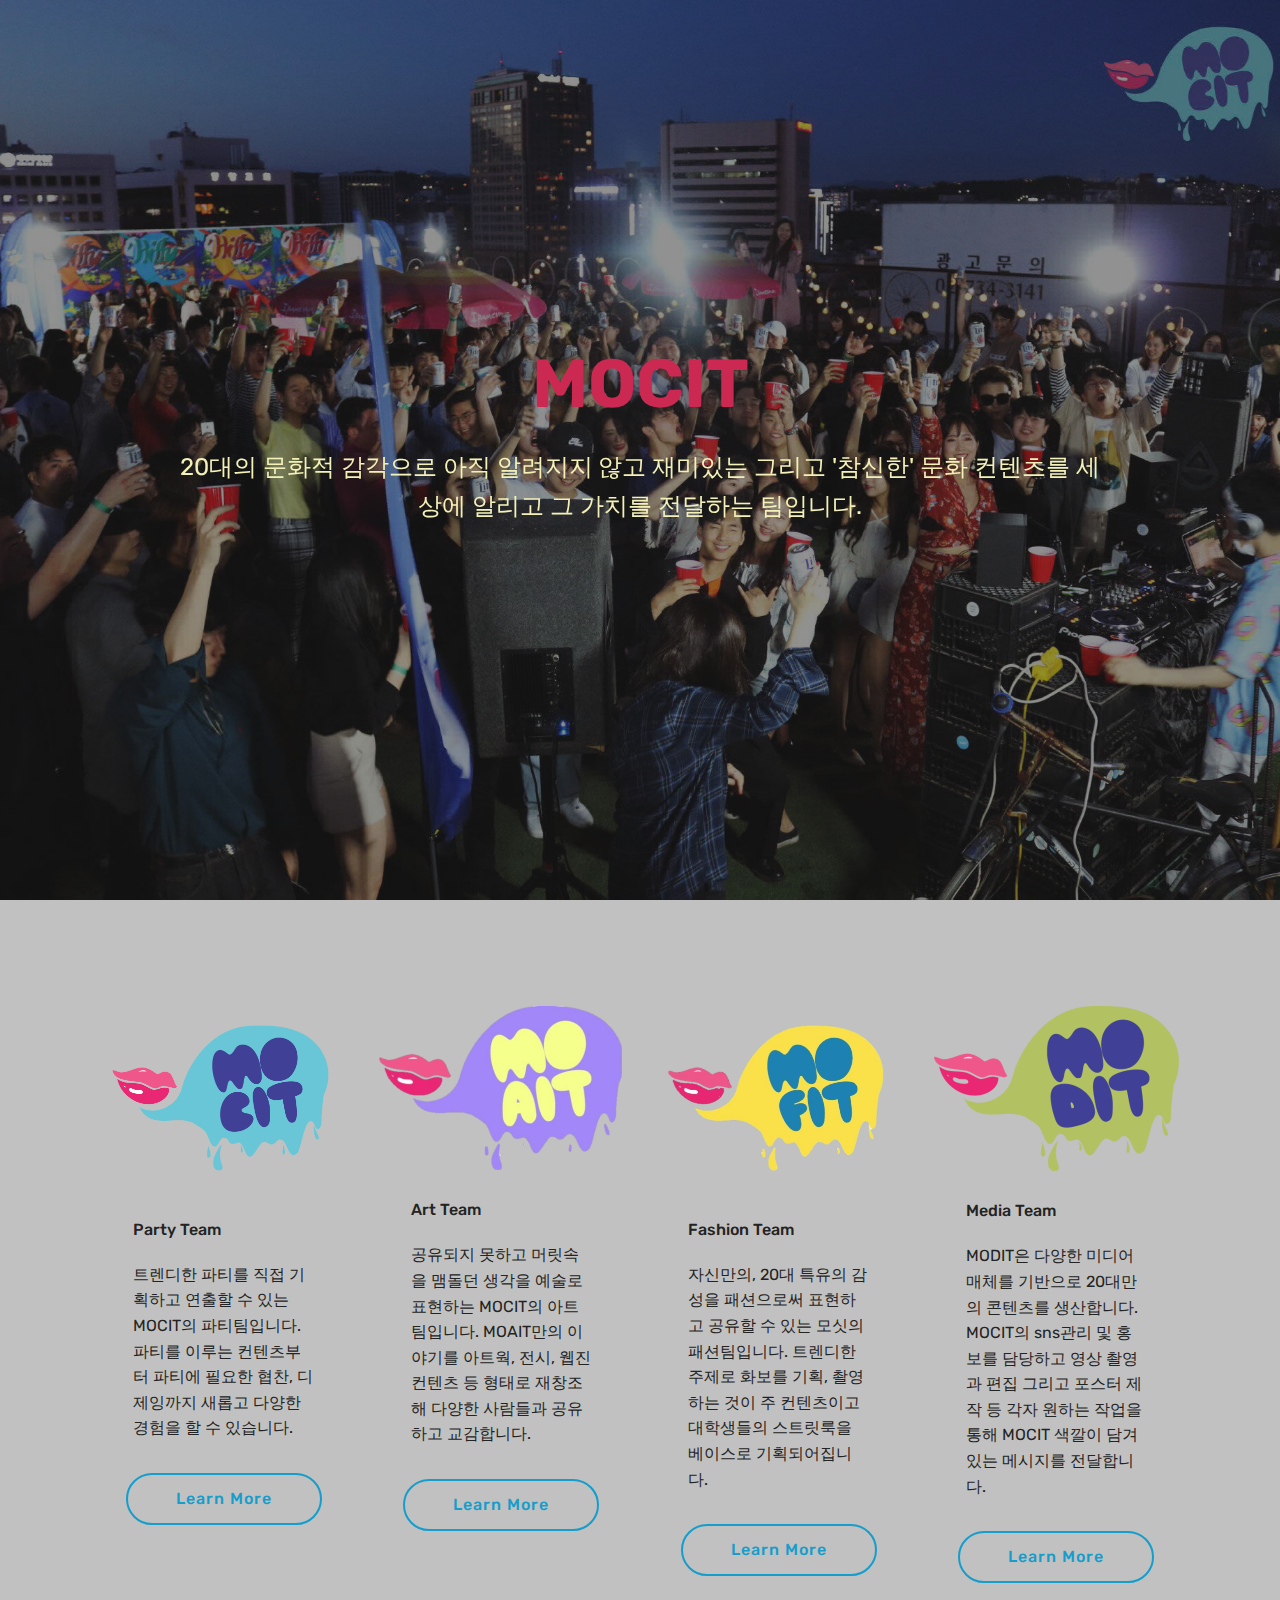
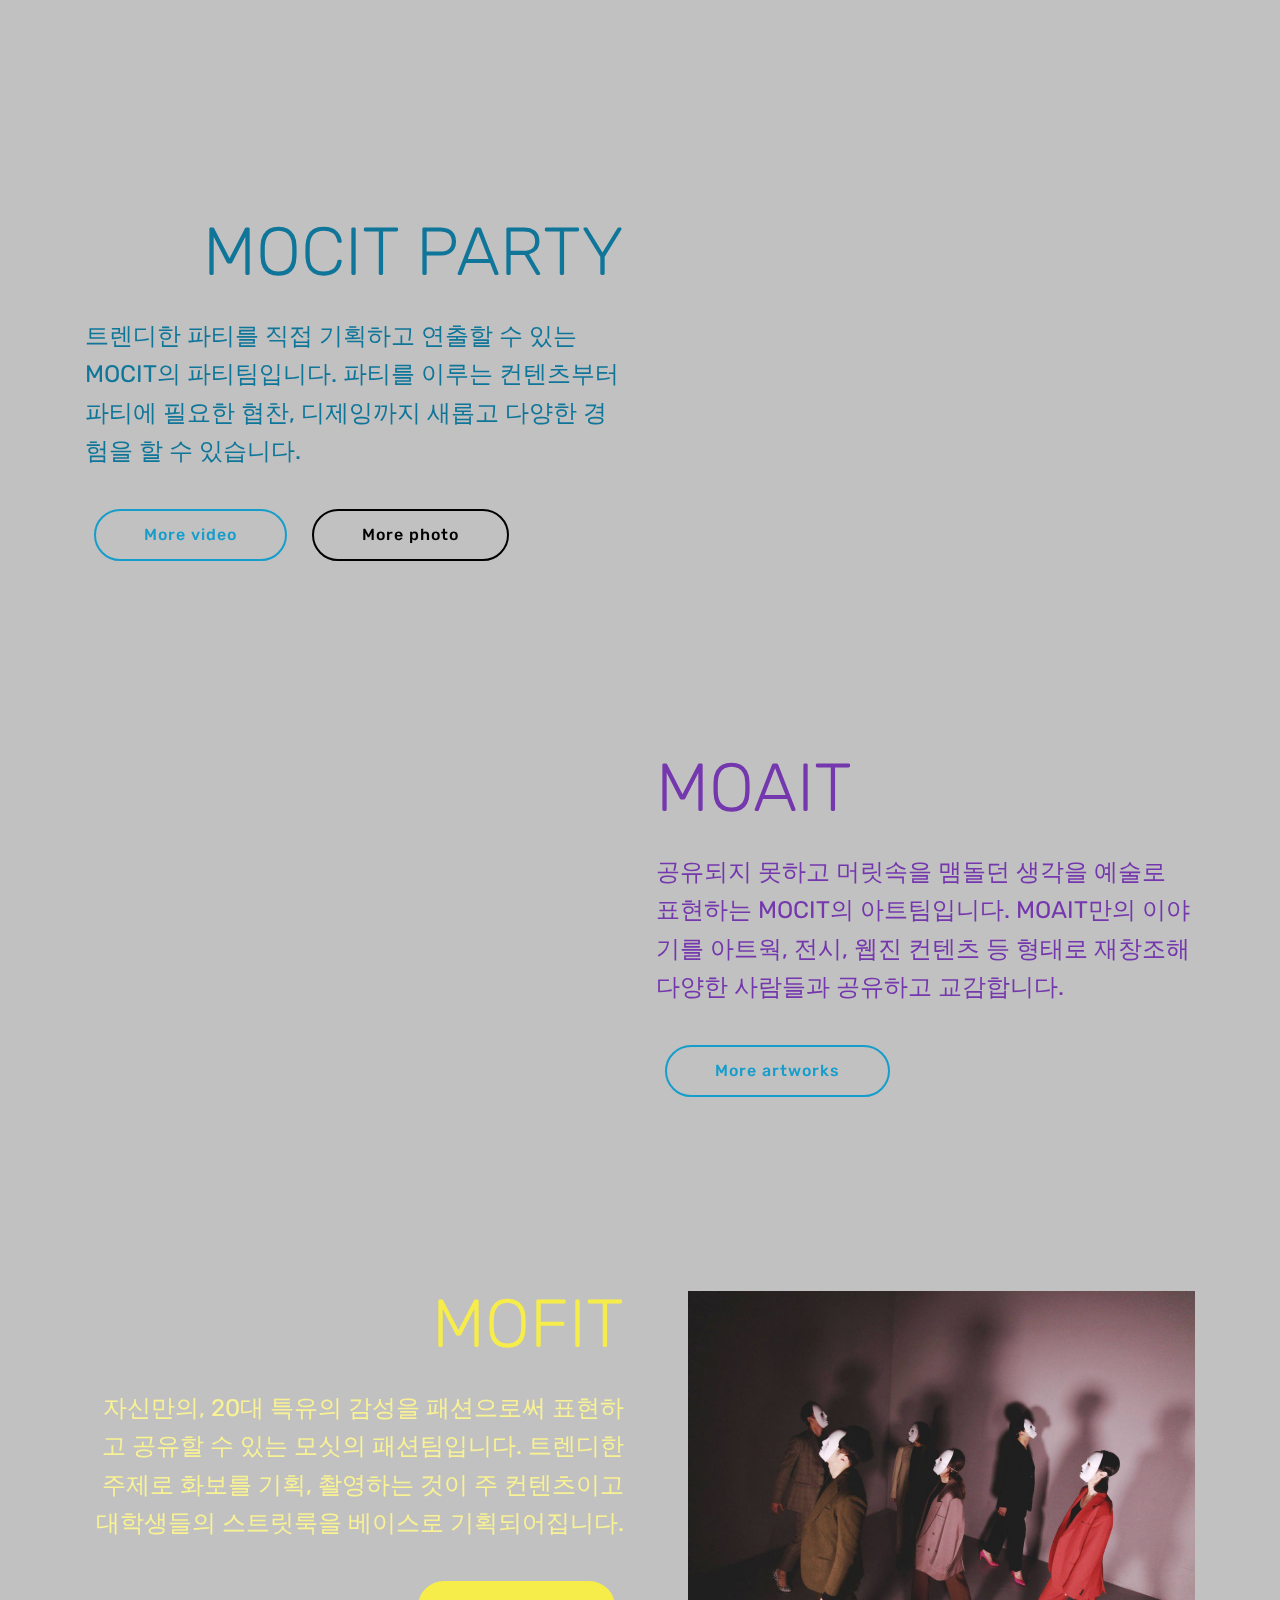
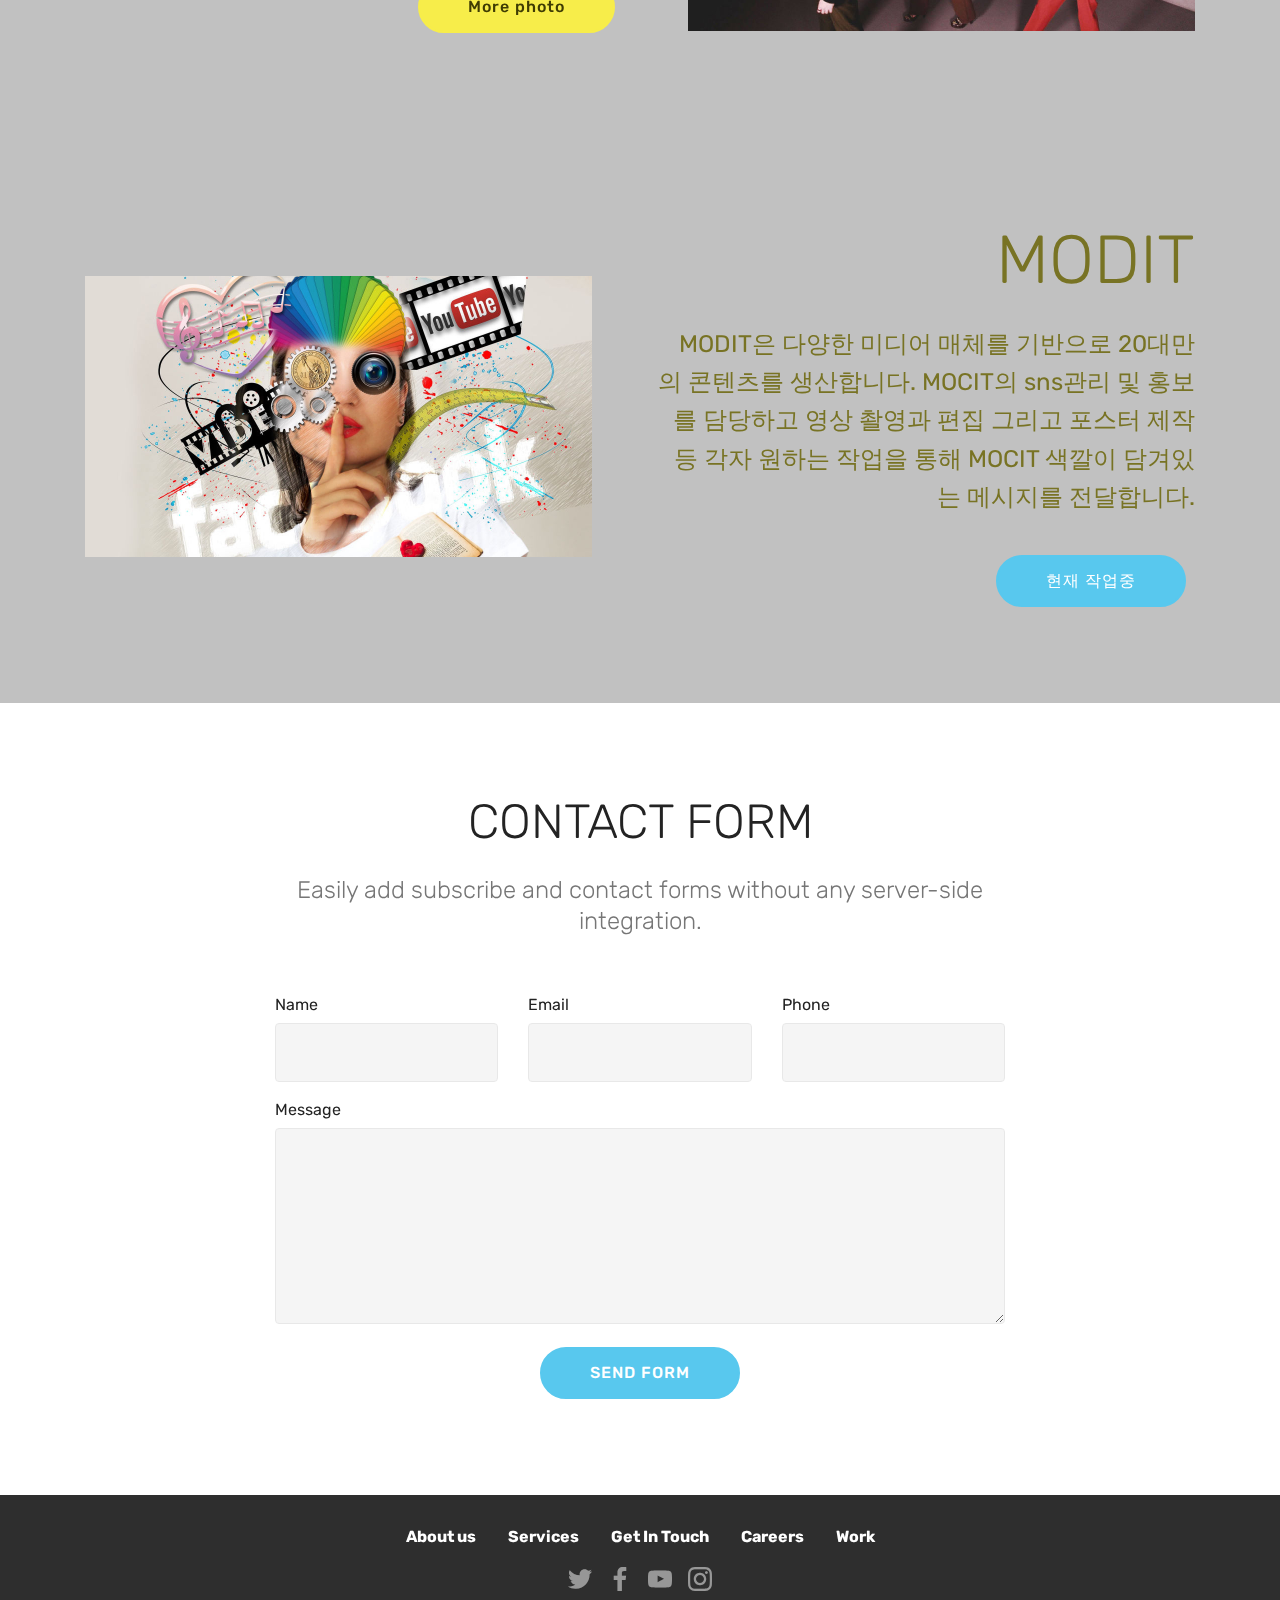
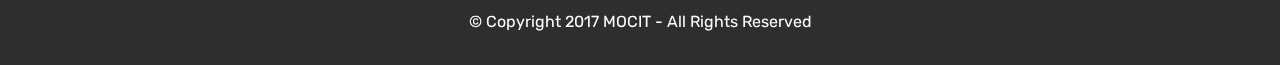
==== commit 92411ee1: "create github pages" ====
--- a/index.html
+++ b/index.html
@@ -42,7 +42,7 @@
     
 </section>
 
-<section class="engine"><a href="https://mobiri.se/a">online web builder</a></section><section class="features3 cid-qYm6wnJcPw" id="features3-u">
+<section class="engine"><a href="https://mobiri.se/d">free site maker</a></section><section class="features3 cid-qYm6wnJcPw" id="features3-u">
 
     
 
@@ -242,11 +242,9 @@
     <div class="container">
         <div class="row justify-content-center">
             <div class="media-container-column col-lg-8" data-form-type="formoid">
-                    <div data-form-alert="" hidden="">
-                        Thanks for filling out the form!
-                    </div>
+                    <div data-form-alert="" hidden="">Thanks for filling out the form!</div>
             
-                    <form class="mbr-form" action="https://mobirise.com/" method="post" data-form-title="Mobirise Form"><input type="hidden" name="email" data-form-email="true" value="dzHDc+7Kla3HKKc+beRuuWjOAdO3ezwRDEDpWBz6ldjvaRdGCfvvIElcmR9pEfH3uWSRSF9ru25v9RJ4ct2H86gnVLGIw0b0zZ5Fl5MDq7NuSf4EaeEpAaobFfJpFU/G" data-form-field="Email">
+                    <form class="mbr-form" action="https://mobirise.com/" method="post" data-form-title="Mobirise Form"><input type="hidden" name="email" data-form-email="true" value="0e0k72sdhZc/54CyJZACDliIxy4UudUg5ZaIRY07ELpC/l3pMOh26h8JM6hcpV5pLOfwWzP0hbFXl7V+rMIMlAVTH0c+ZKWGGSwE9qJ3V1uC01zBgpwY6ET/D8Jme62+" data-form-field="Email">
                         <div class="row row-sm-offset">
                             <div class="col-md-4 multi-horizontal" data-for="name">
                                 <div class="form-group">
@@ -281,7 +279,7 @@
     </div>
 </section>
 
-<section once="" class="cid-qYPkC3wQnO" id="footer7-1g">
+<section once="" class="cid-qZ4Ssqyi9y" id="footer7-1h">
 
     
 
@@ -321,30 +319,22 @@
                             <span class="socicon-twitter socicon mbr-iconfont mbr-iconfont-social"></span>
                         </a>
                     </div><div class="soc-item">
-                        <a href="https://www.facebook.com/pages/Mobirise/1616226671953247" target="_blank">
-                            <span class="socicon-facebook socicon mbr-iconfont mbr-iconfont-social"></span>
+                        <a href="https://www.facebook.com/mocitofficial/" target="_blank">
+                            <span class="mbr-iconfont mbr-iconfont-social socicon-facebook socicon"></span>
                         </a>
                     </div><div class="soc-item">
-                        <a href="https://www.youtube.com/c/mobirise" target="_blank">
-                            <span class="socicon-youtube socicon mbr-iconfont mbr-iconfont-social"></span>
+                        <a href="https://www.youtube.com/channel/UCCLiovW_mL8WzbMWYmahgyA" target="_blank">
+                            <span class="mbr-iconfont mbr-iconfont-social socicon-youtube socicon"></span>
                         </a>
                     </div><div class="soc-item">
                         <a href="https://instagram.com/mobirise" target="_blank">
                             <span class="socicon-instagram socicon mbr-iconfont mbr-iconfont-social"></span>
                         </a>
-                    </div><div class="soc-item">
-                        <a href="https://plus.google.com/u/0/+Mobirise" target="_blank">
-                            <span class="socicon-googleplus socicon mbr-iconfont mbr-iconfont-social"></span>
-                        </a>
-                    </div><div class="soc-item">
-                        <a href="https://www.behance.net/Mobirise" target="_blank">
-                            <span class="socicon-behance socicon mbr-iconfont mbr-iconfont-social"></span>
-                        </a>
                     </div></div>
             </div>
             <div class="row row-copirayt">
                 <p class="mbr-text mb-0 mbr-fonts-style mbr-white align-center display-7">
-                    © Copyright 2017 Mobirise - All Rights Reserved
+                    © Copyright 2017 MOCIT - All Rights Reserved
                 </p>
             </div>
         </div>
--- a/assets/mobirise/css/mbr-additional.css
+++ b/assets/mobirise/css/mbr-additional.css
@@ -2264,46 +2264,242 @@
 .cid-qTkzRZLJNu .dropdown-item:hover {
   color: #c1c1c1 !important;
 }
-.cid-qTkA127IK8 {
-  background-image: url("../../../assets/images/jumbotron.jpg");
-}
-.cid-qTkAaeaxX5 {
-  padding-top: 60px;
-  padding-bottom: 60px;
+.cid-qZ4TVQT51m {
+  background-image: url("../../../assets/images/mocit-1932x1290.jpg");
+}
+.cid-qZ4TVQT51m H1 {
+  text-align: center;
+  color: #cc2952;
+}
+.cid-qZ4TVQT51m .mbr-text,
+.cid-qZ4TVQT51m .mbr-section-btn {
+  color: #f3f1b8;
+  text-align: center;
+}
+.cid-qZ4TVQT51m H3 {
+  color: #ff3366;
+}
+.cid-qZ4TWLBU5z {
+  padding-top: 90px;
+  padding-bottom: 90px;
+  background-color: #c1c1c1;
+}
+.cid-qZ4TWLBU5z .card-box {
+  padding: 0 2rem;
+}
+.cid-qZ4TWLBU5z .mbr-section-btn {
+  padding-top: 1rem;
+}
+.cid-qZ4TWLBU5z .mbr-section-btn a {
+  margin-top: 1rem;
+  margin-bottom: 0;
+}
+.cid-qZ4TWLBU5z h4 {
+  font-weight: 500;
+  margin-bottom: 0;
+  text-align: left;
+  padding-top: 2rem;
+}
+.cid-qZ4TWLBU5z p {
+  margin-bottom: 0;
+  text-align: left;
+  padding-top: 1.5rem;
+}
+.cid-qZ4TWLBU5z .mbr-text {
+  color: #232323;
+}
+.cid-qZ4TWLBU5z .card-wrapper {
+  height: 100%;
+  padding-bottom: 2rem;
+  background: #c1c1c1;
+  box-shadow: 0px 0px 0px 0px rgba(0, 0, 0, 0);
+  transition: box-shadow 0.3s;
+}
+.cid-qZ4TWLBU5z .card-wrapper:hover {
+  box-shadow: 0px 0px 30px 0px rgba(0, 0, 0, 0.05);
+  transition: box-shadow 0.3s;
+}
+.cid-qZ4TXMdQOp {
+  padding-top: 90px;
+  padding-bottom: 90px;
+  background: linear-gradient(45deg, #c1c1c1, #c1c1c1);
+}
+@media (min-width: 992px) {
+  .cid-qZ4TXMdQOp .mbr-figure {
+    padding-left: 4rem;
+  }
+}
+@media (max-width: 991px) {
+  .cid-qZ4TXMdQOp .mbr-figure {
+    padding-top: 3rem;
+  }
+}
+.cid-qZ4TXMdQOp .mbr-section-title {
+  color: #0f7699;
+}
+.cid-qZ4TXMdQOp .mbr-text,
+.cid-qZ4TXMdQOp .mbr-section-btn {
+  text-align: left;
+  color: #0f7699;
+}
+.cid-qZ4TYnoBlp {
+  padding-top: 90px;
+  padding-bottom: 90px;
+  background: linear-gradient(45deg, #c1c1c1, #c1c1c1);
+}
+@media (min-width: 992px) {
+  .cid-qZ4TYnoBlp .mbr-figure {
+    padding-left: 4rem;
+  }
+}
+@media (max-width: 991px) {
+  .cid-qZ4TYnoBlp .mbr-figure {
+    padding-top: 3rem;
+  }
+}
+.cid-qZ4TYnoBlp .media-container-row {
+  flex-direction: row-reverse;
+}
+@media (min-width: 992px) {
+  .cid-qZ4TYnoBlp .media-container-row .mbr-figure {
+    padding-left: 0;
+    padding-right: 4rem;
+  }
+}
+.cid-qZ4TYnoBlp .mbr-section-title {
+  color: #7537ad;
+  text-align: left;
+}
+.cid-qZ4TYnoBlp .mbr-text,
+.cid-qZ4TYnoBlp .mbr-section-btn {
+  text-align: left;
+  color: #7537ad;
+}
+.cid-qZ4TZ8JPYT {
+  padding-top: 90px;
+  padding-bottom: 90px;
+  background-color: #c1c1c1;
+  background: linear-gradient(45deg, #c1c1c1, #c1c1c1);
+}
+.cid-qZ4TZ8JPYT .media-container-row {
+  flex-direction: row-reverse;
+}
+@media (min-width: 992px) {
+  .cid-qZ4TZ8JPYT .mbr-figure {
+    padding-right: 4rem;
+    padding-right: 0;
+    padding-left: 4rem;
+  }
+}
+@media (max-width: 991px) {
+  .cid-qZ4TZ8JPYT .mbr-figure {
+    padding-bottom: 3rem;
+  }
+}
+@media (max-width: 767px) {
+  .cid-qZ4TZ8JPYT .mbr-text {
+    text-align: center;
+  }
+}
+.cid-qZ4TZ8JPYT H1 {
+  color: #f7ed4a;
+  text-align: right;
+}
+.cid-qZ4TZ8JPYT .mbr-text,
+.cid-qZ4TZ8JPYT .mbr-section-btn {
+  color: #f9f295;
+  text-align: right;
+}
+.cid-qZ4TZYNbWI {
+  padding-top: 90px;
+  padding-bottom: 90px;
+  background-color: #c1c1c1;
+  background: linear-gradient(45deg, #c1c1c1, #c1c1c1);
+}
+@media (min-width: 992px) {
+  .cid-qZ4TZYNbWI .mbr-figure {
+    padding-right: 4rem;
+  }
+}
+@media (max-width: 991px) {
+  .cid-qZ4TZYNbWI .mbr-figure {
+    padding-bottom: 3rem;
+  }
+}
+@media (max-width: 767px) {
+  .cid-qZ4TZYNbWI .mbr-text {
+    text-align: center;
+  }
+}
+.cid-qZ4TZYNbWI .mbr-text,
+.cid-qZ4TZYNbWI .mbr-section-btn {
+  text-align: right;
+  color: #787324;
+}
+.cid-qZ4TZYNbWI H1 {
+  text-align: right;
+  color: #787324;
+}
+.cid-qZ4U0qypM9 {
+  padding-top: 90px;
+  padding-bottom: 90px;
+  background-color: #ffffff;
+}
+.cid-qZ4U0qypM9 .title {
+  margin-bottom: 2rem;
+}
+.cid-qZ4U0qypM9 .mbr-section-subtitle {
+  color: #767676;
+}
+.cid-qZ4U0qypM9 a:not([href]):not([tabindex]) {
+  color: #fff;
+  border-radius: 3px;
+}
+.cid-qZ4U0qypM9 a.btn-white:not([href]):not([tabindex]) {
+  color: #333;
+}
+.cid-qZ4U0qypM9 .multi-horizontal {
+  flex-grow: 1;
+  -webkit-flex-grow: 1;
+  max-width: 100%;
+}
+.cid-qZ4U0qypM9 .input-group-btn {
+  display: block;
+  text-align: center;
+}
+.cid-qZ4U17Aydx {
+  padding-top: 30px;
+  padding-bottom: 30px;
   background-color: #2e2e2e;
 }
-@media (max-width: 767px) {
-  .cid-qTkAaeaxX5 .content {
-    text-align: center;
-  }
-  .cid-qTkAaeaxX5 .content > div:not(:last-child) {
-    margin-bottom: 2rem;
-  }
-}
-@media (max-width: 767px) {
-  .cid-qTkAaeaxX5 .media-wrap {
-    margin-bottom: 1rem;
-  }
-}
-.cid-qTkAaeaxX5 .media-wrap .mbr-iconfont-logo {
-  font-size: 7.5rem;
-  color: #f36;
-}
-.cid-qTkAaeaxX5 .media-wrap img {
-  height: 6rem;
-}
-@media (max-width: 767px) {
-  .cid-qTkAaeaxX5 .footer-lower .copyright {
-    margin-bottom: 1rem;
-    text-align: center;
-  }
-}
-.cid-qTkAaeaxX5 .footer-lower hr {
-  margin: 1rem 0;
-  border-color: #fff;
-  opacity: .05;
-}
-.cid-qTkAaeaxX5 .footer-lower .social-list {
+.cid-qZ4U17Aydx .row-links {
+  width: 100%;
+  justify-content: center;
+}
+.cid-qZ4U17Aydx .social-row {
+  width: 100%;
+  justify-content: center;
+}
+.cid-qZ4U17Aydx .media-container-row {
+  flex-direction: column;
+  justify-content: center;
+  align-items: center;
+}
+.cid-qZ4U17Aydx .media-container-row .foot-menu {
+  list-style: none;
+  display: flex;
+  justify-content: center;
+  flex-wrap: wrap;
+  padding: 0;
+  margin-bottom: 0;
+}
+.cid-qZ4U17Aydx .media-container-row .foot-menu li {
+  padding: 0 1rem 1rem 1rem;
+}
+.cid-qZ4U17Aydx .media-container-row .foot-menu li p {
+  margin: 0;
+}
+.cid-qZ4U17Aydx .media-container-row .social-list {
   padding-left: 0;
   margin-bottom: 0;
   list-style: none;
@@ -2312,27 +2508,34 @@
   justify-content: flex-end;
   -webkit-justify-content: flex-end;
 }
-.cid-qTkAaeaxX5 .footer-lower .social-list .mbr-iconfont-social {
-  font-size: 1.3rem;
-  color: #fff;
-}
-.cid-qTkAaeaxX5 .footer-lower .social-list .soc-item {
+.cid-qZ4U17Aydx .media-container-row .social-list .mbr-iconfont-social {
+  font-size: 1.5rem;
+  color: #ffffff;
+}
+.cid-qZ4U17Aydx .media-container-row .social-list .soc-item {
   margin: 0 .5rem;
 }
-.cid-qTkAaeaxX5 .footer-lower .social-list a {
+.cid-qZ4U17Aydx .media-container-row .social-list a {
   margin: 0;
   opacity: .5;
   -webkit-transition: .2s linear;
   transition: .2s linear;
 }
-.cid-qTkAaeaxX5 .footer-lower .social-list a:hover {
+.cid-qZ4U17Aydx .media-container-row .social-list a:hover {
   opacity: 1;
 }
 @media (max-width: 767px) {
-  .cid-qTkAaeaxX5 .footer-lower .social-list {
+  .cid-qZ4U17Aydx .media-container-row .social-list {
     justify-content: center;
     -webkit-justify-content: center;
   }
+}
+.cid-qZ4U17Aydx .media-container-row .row-copirayt {
+  word-break: break-word;
+  width: 100%;
+}
+.cid-qZ4U17Aydx .media-container-row .row-copirayt p {
+  width: 100%;
 }
 .cid-qYlJcakVFF {
   background-image: url("../../../assets/images/mocit-1932x1290.jpg");
@@ -2427,6 +2630,15 @@
     padding-top: 3rem;
   }
 }
+.cid-qYmegpeP7O .media-container-row {
+  flex-direction: row-reverse;
+}
+@media (min-width: 992px) {
+  .cid-qYmegpeP7O .media-container-row .mbr-figure {
+    padding-left: 0;
+    padding-right: 4rem;
+  }
+}
 .cid-qYmegpeP7O .mbr-section-title {
   color: #7537ad;
   text-align: left;
@@ -2442,9 +2654,14 @@
   background-color: #c1c1c1;
   background: linear-gradient(45deg, #c1c1c1, #c1c1c1);
 }
+.cid-qYmfaflowo .media-container-row {
+  flex-direction: row-reverse;
+}
 @media (min-width: 992px) {
   .cid-qYmfaflowo .mbr-figure {
     padding-right: 4rem;
+    padding-right: 0;
+    padding-left: 4rem;
   }
 }
 @media (max-width: 991px) {
@@ -2523,25 +2740,25 @@
   display: block;
   text-align: center;
 }
-.cid-qYPkC3wQnO {
+.cid-qZ4Ssqyi9y {
   padding-top: 30px;
   padding-bottom: 30px;
   background-color: #2e2e2e;
 }
-.cid-qYPkC3wQnO .row-links {
+.cid-qZ4Ssqyi9y .row-links {
   width: 100%;
   justify-content: center;
 }
-.cid-qYPkC3wQnO .social-row {
+.cid-qZ4Ssqyi9y .social-row {
   width: 100%;
   justify-content: center;
 }
-.cid-qYPkC3wQnO .media-container-row {
+.cid-qZ4Ssqyi9y .media-container-row {
   flex-direction: column;
   justify-content: center;
   align-items: center;
 }
-.cid-qYPkC3wQnO .media-container-row .foot-menu {
+.cid-qZ4Ssqyi9y .media-container-row .foot-menu {
   list-style: none;
   display: flex;
   justify-content: center;
@@ -2549,13 +2766,13 @@
   padding: 0;
   margin-bottom: 0;
 }
-.cid-qYPkC3wQnO .media-container-row .foot-menu li {
+.cid-qZ4Ssqyi9y .media-container-row .foot-menu li {
   padding: 0 1rem 1rem 1rem;
 }
-.cid-qYPkC3wQnO .media-container-row .foot-menu li p {
+.cid-qZ4Ssqyi9y .media-container-row .foot-menu li p {
   margin: 0;
 }
-.cid-qYPkC3wQnO .media-container-row .social-list {
+.cid-qZ4Ssqyi9y .media-container-row .social-list {
   padding-left: 0;
   margin-bottom: 0;
   list-style: none;
@@ -2564,32 +2781,32 @@
   justify-content: flex-end;
   -webkit-justify-content: flex-end;
 }
-.cid-qYPkC3wQnO .media-container-row .social-list .mbr-iconfont-social {
+.cid-qZ4Ssqyi9y .media-container-row .social-list .mbr-iconfont-social {
   font-size: 1.5rem;
   color: #ffffff;
 }
-.cid-qYPkC3wQnO .media-container-row .social-list .soc-item {
+.cid-qZ4Ssqyi9y .media-container-row .social-list .soc-item {
   margin: 0 .5rem;
 }
-.cid-qYPkC3wQnO .media-container-row .social-list a {
+.cid-qZ4Ssqyi9y .media-container-row .social-list a {
   margin: 0;
   opacity: .5;
   -webkit-transition: .2s linear;
   transition: .2s linear;
 }
-.cid-qYPkC3wQnO .media-container-row .social-list a:hover {
+.cid-qZ4Ssqyi9y .media-container-row .social-list a:hover {
   opacity: 1;
 }
 @media (max-width: 767px) {
-  .cid-qYPkC3wQnO .media-container-row .social-list {
+  .cid-qZ4Ssqyi9y .media-container-row .social-list {
     justify-content: center;
     -webkit-justify-content: center;
   }
 }
-.cid-qYPkC3wQnO .media-container-row .row-copirayt {
+.cid-qZ4Ssqyi9y .media-container-row .row-copirayt {
   word-break: break-word;
   width: 100%;
 }
-.cid-qYPkC3wQnO .media-container-row .row-copirayt p {
-  width: 100%;
-}
+.cid-qZ4Ssqyi9y .media-container-row .row-copirayt p {
+  width: 100%;
+}
